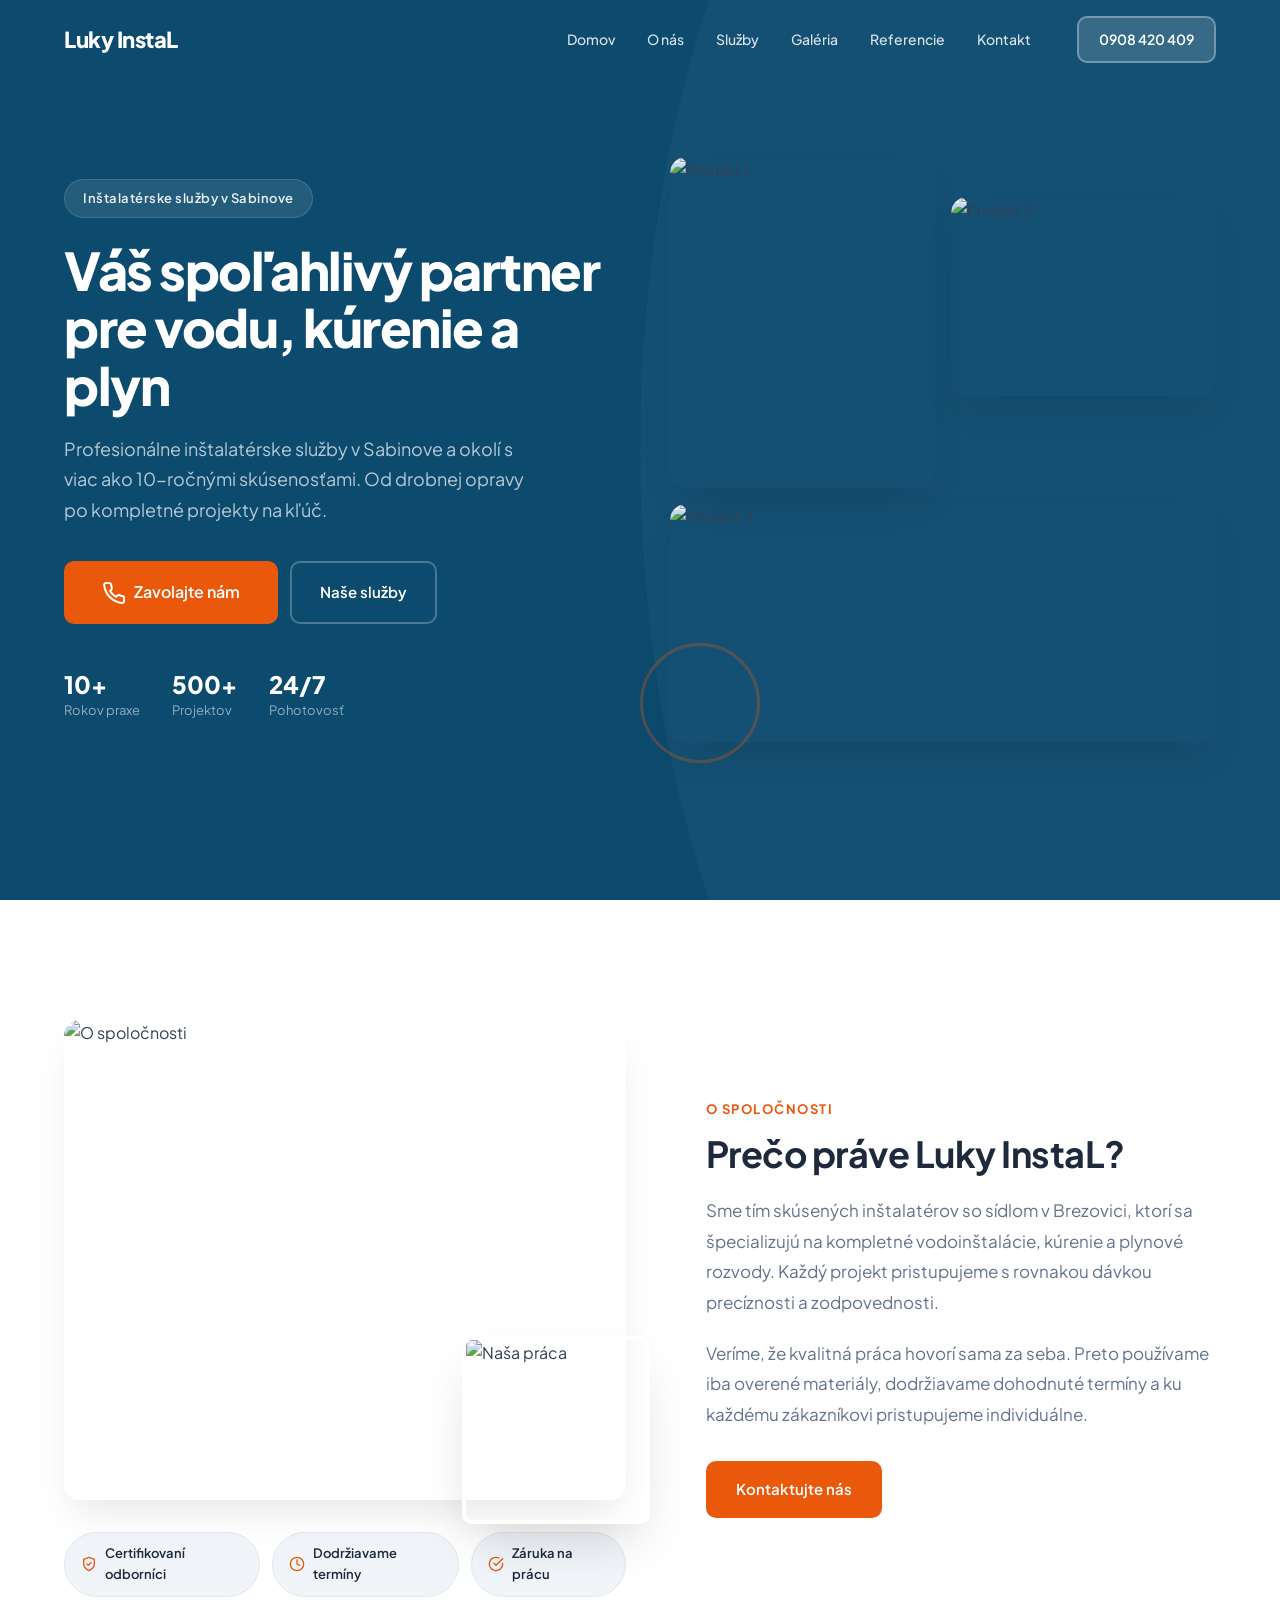
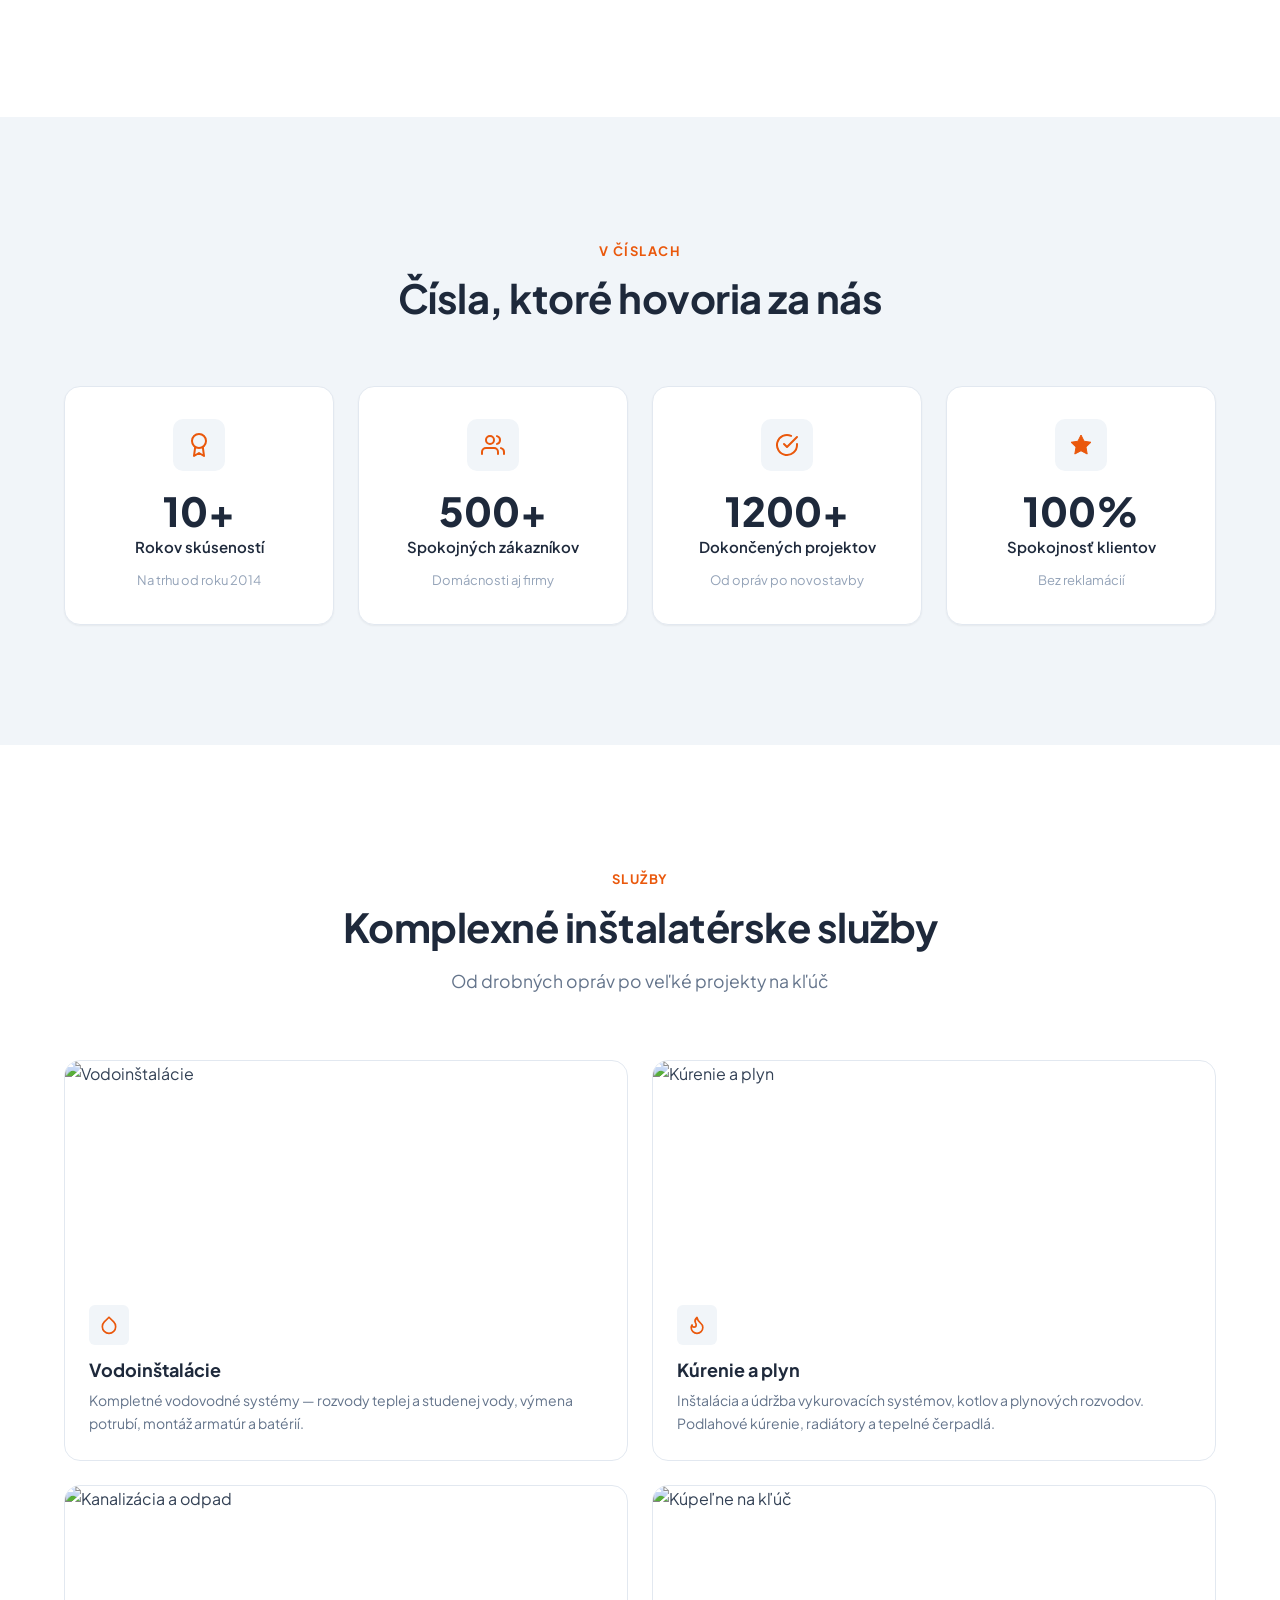
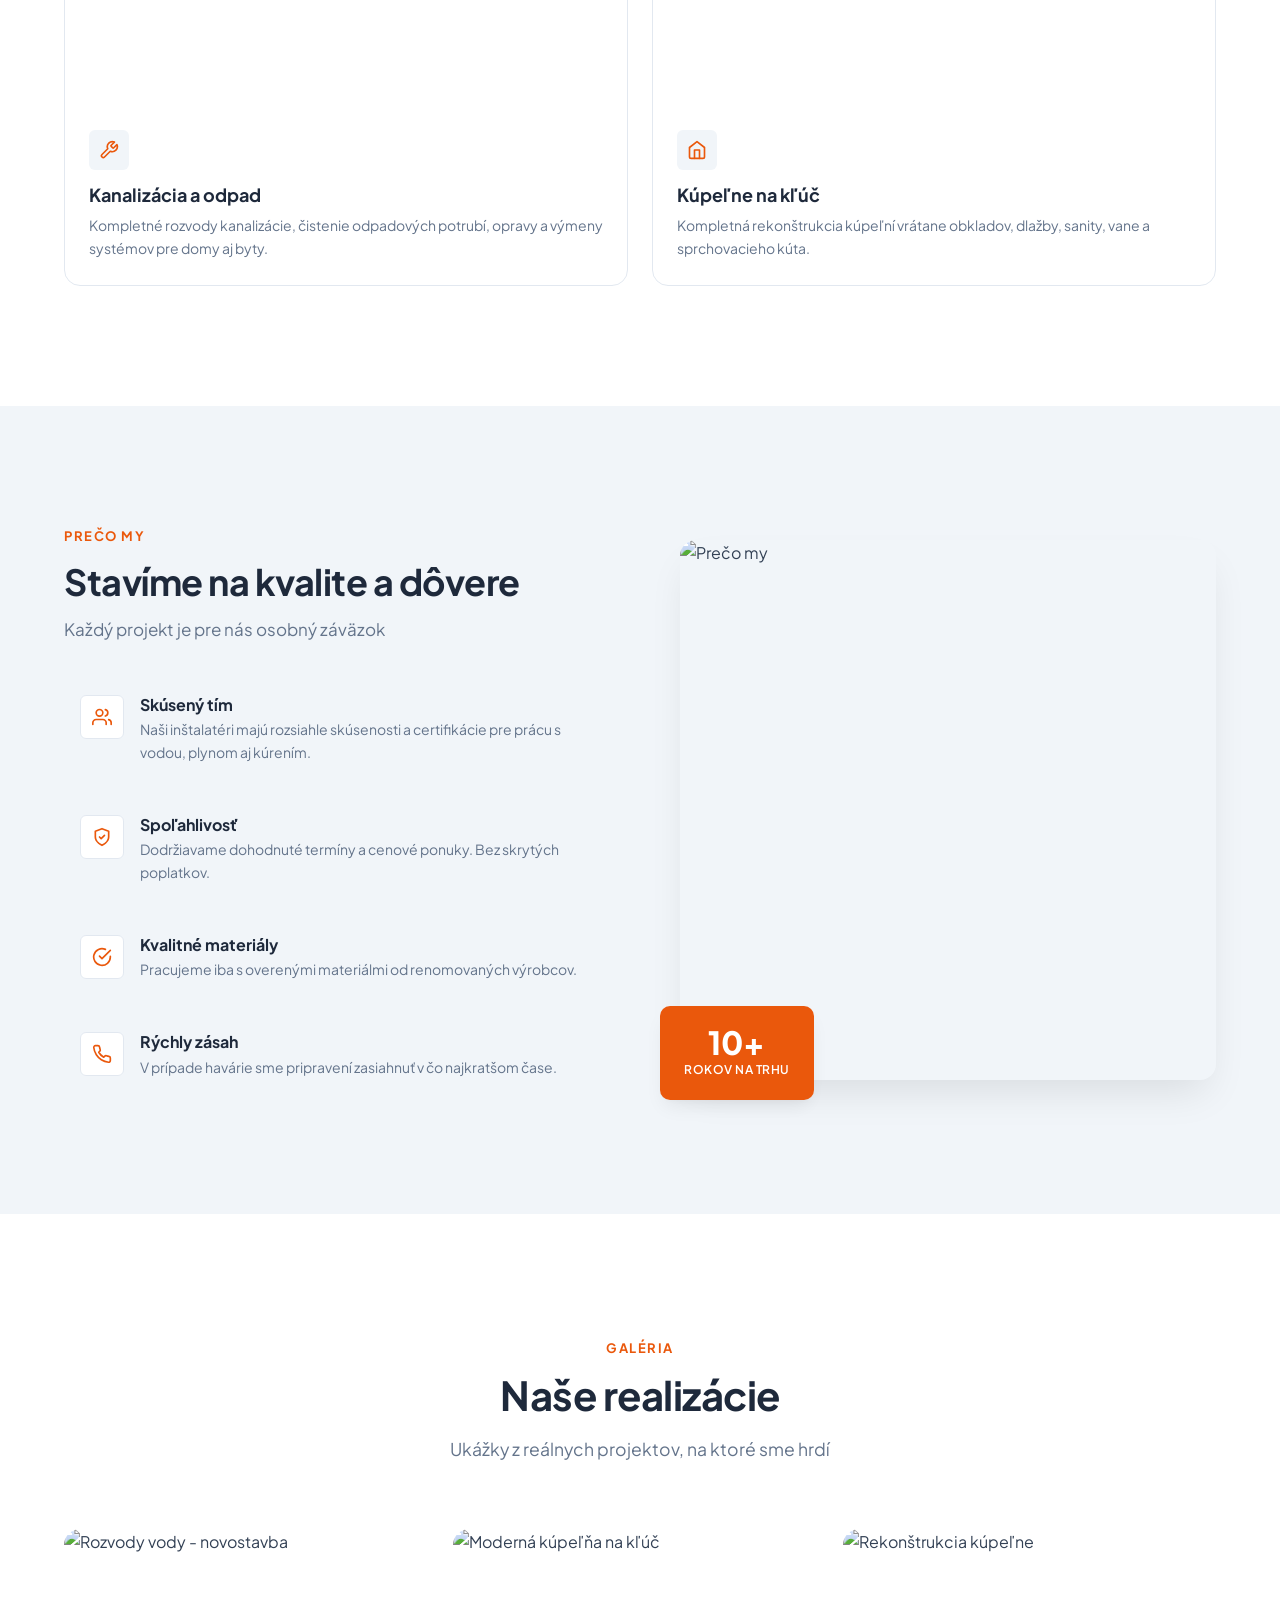
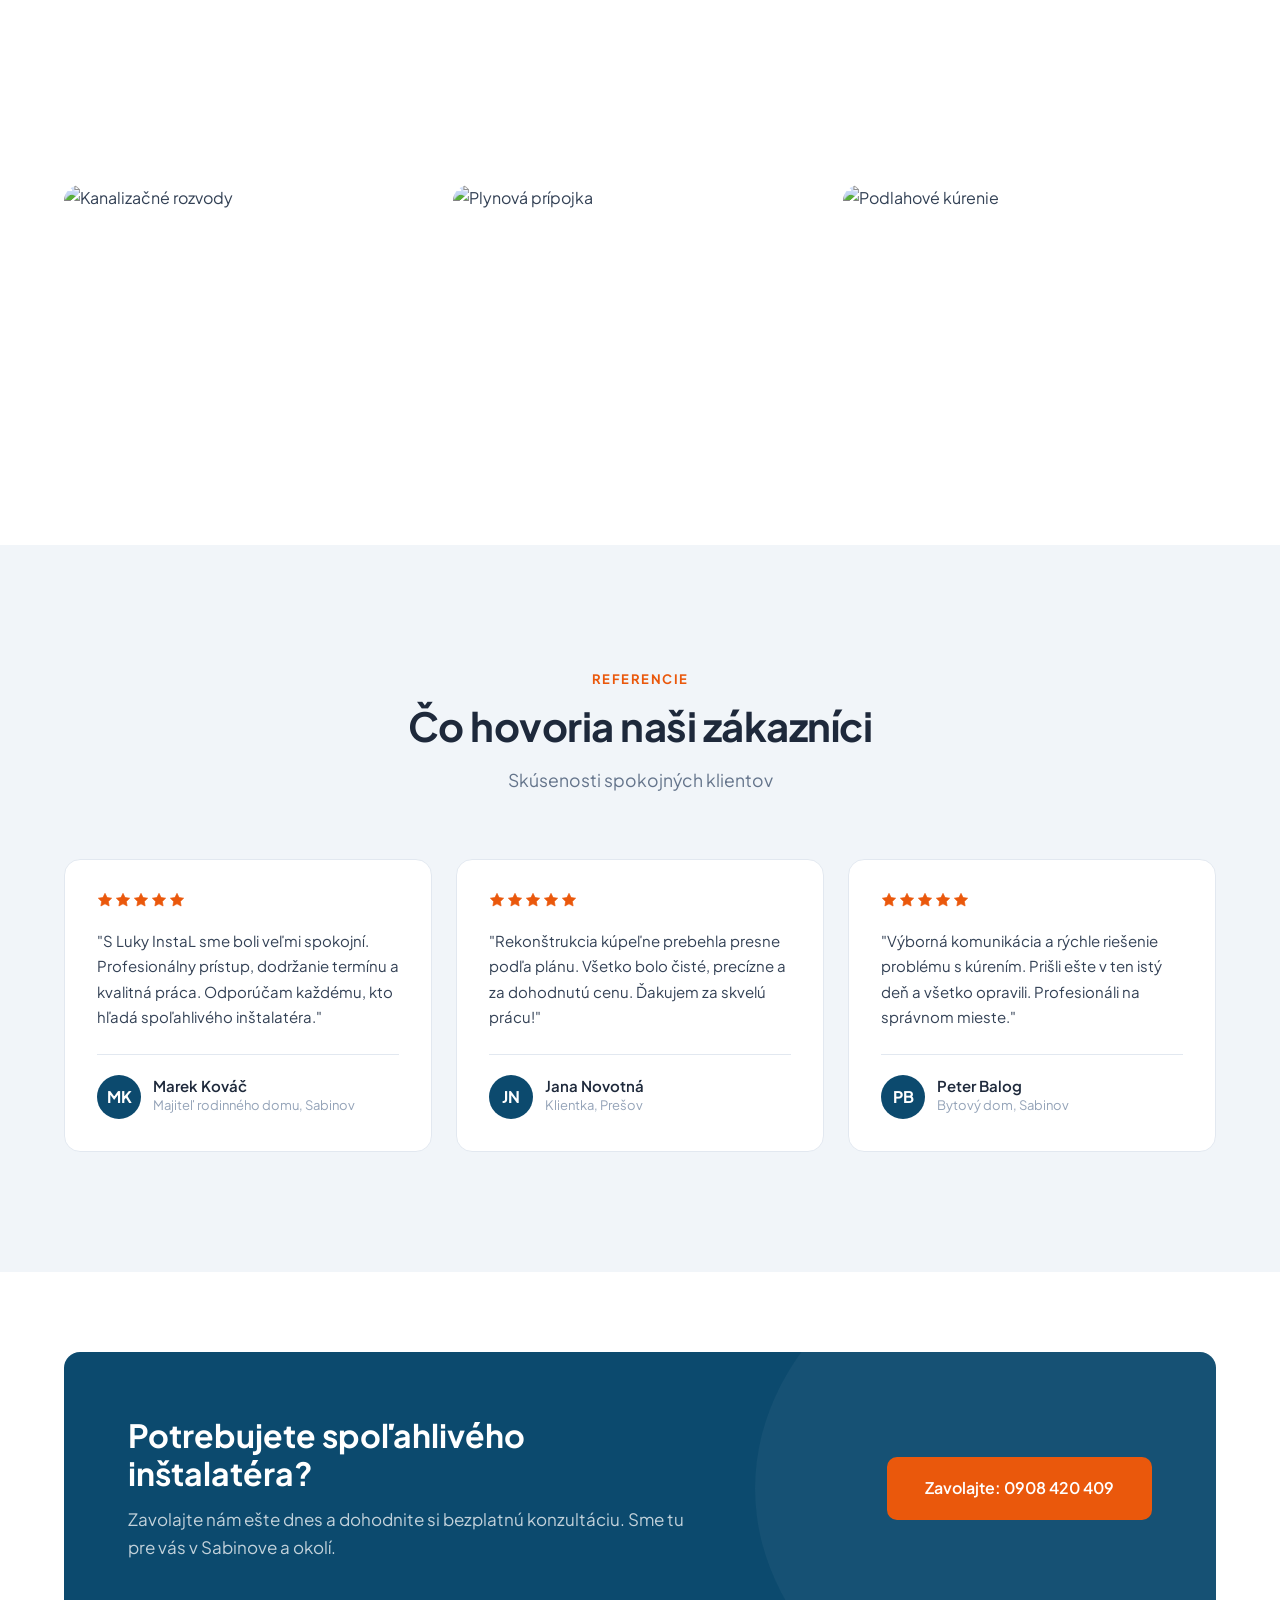
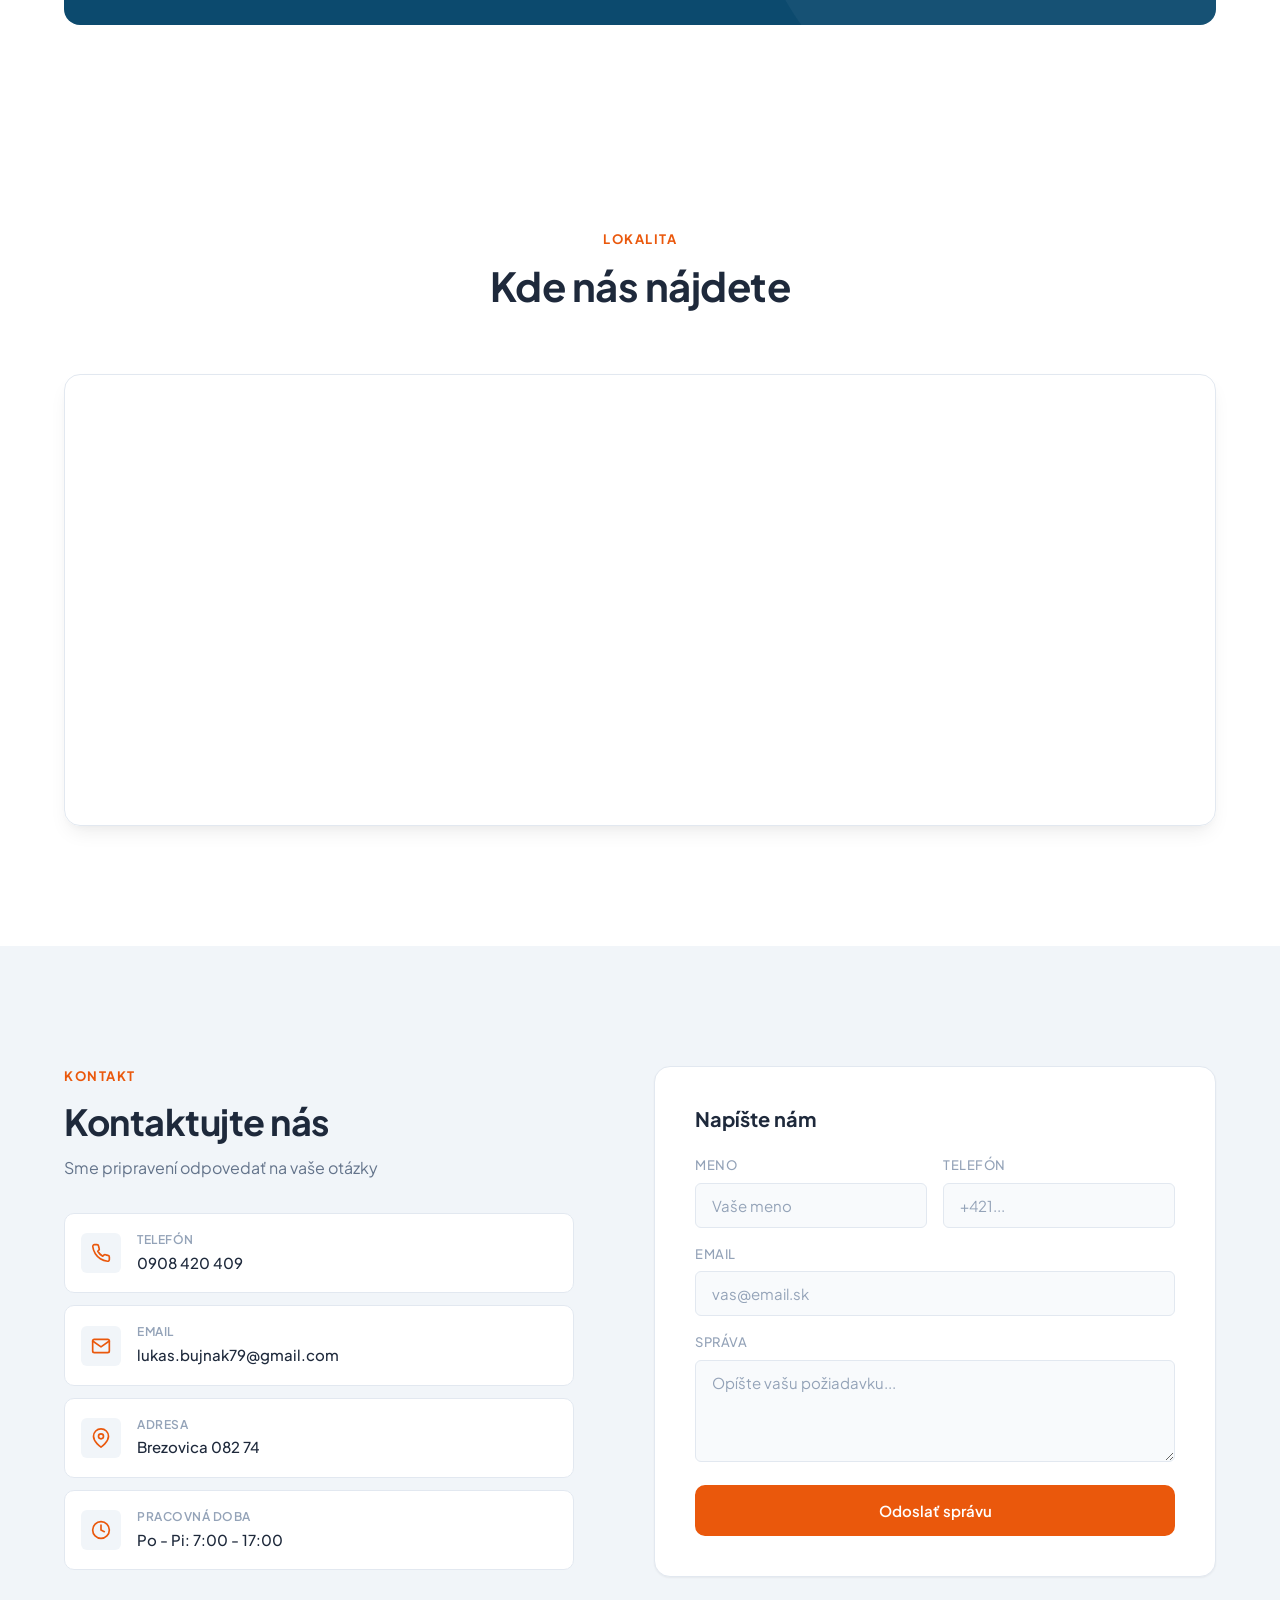
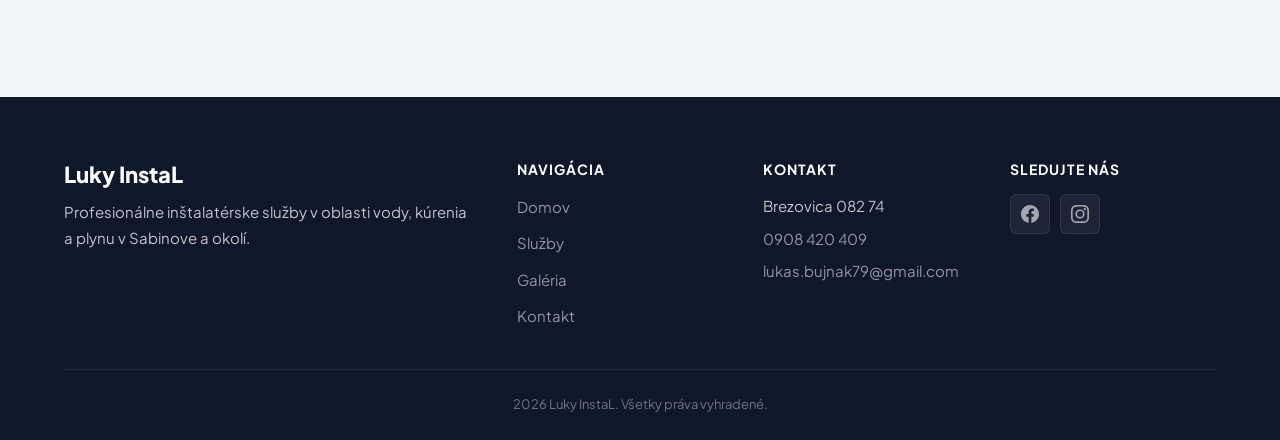
==== index.html @ ad7defa3 "proposal 1" ====
<!DOCTYPE html>
<html lang="sk">
<head>
  <meta charset="UTF-8">
  <meta name="viewport" content="width=device-width, initial-scale=1.0">
  <title>Luky InstaL - Profesionálne inštalatérske služby</title>
  <meta name="description" content="Profesionálne inštalatérske služby v oblasti vody, kúrenia a plynu v Sabinove a okolí. Spoľahlivosť, kvalita a férové ceny.">
  <link rel="preconnect" href="https://fonts.googleapis.com">
  <link rel="preconnect" href="https://fonts.gstatic.com" crossorigin>
  <link href="https://fonts.googleapis.com/css2?family=Plus+Jakarta+Sans:wght@300;400;500;600;700;800&display=swap" rel="stylesheet">
  <link rel="stylesheet" href="style.css">
</head>
<body>

  <!-- Navigation -->
  <nav id="nav_1" data-section="nav_1" class="main-nav">
    <div class="nav-container">
      <a href="#hero_1" class="nav-logo" data-section="nav_1" data-field="logo_text">Luky InstaL</a>
      <button class="nav-toggle" aria-label="Menu"><span></span><span></span><span></span></button>
      <ul class="nav-links" data-section="nav_1" data-field="links"></ul>
      <a href="tel:+421908420409" class="nav-cta btn btn-primary btn-sm">0908 420 409</a>
    </div>
  </nav>

  <!-- Hero: Split-screen with image mosaic -->
  <section id="hero_1" data-section="hero_1" class="hero">
    <div class="hero-inner">
      <div class="hero-text animate-on-scroll">
        <span class="hero-badge">Inštalatérske služby v Sabinove</span>
        <h1 data-section="hero_1" data-field="headline"></h1>
        <p class="hero-sub" data-section="hero_1" data-field="subheadline"></p>
        <div class="hero-buttons">
          <a class="btn btn-primary btn-lg" data-section="hero_1" data-field="cta_text" href="tel:+421908420409">
            <svg xmlns="http://www.w3.org/2000/svg" width="20" height="20" viewBox="0 0 24 24" fill="none" stroke="currentColor" stroke-width="2" stroke-linecap="round" stroke-linejoin="round"><path d="M22 16.92v3a2 2 0 0 1-2.18 2 19.79 19.79 0 0 1-8.63-3.07 19.5 19.5 0 0 1-6-6 19.79 19.79 0 0 1-3.07-8.67A2 2 0 0 1 4.11 2h3a2 2 0 0 1 2 1.72c.127.96.361 1.903.7 2.81a2 2 0 0 1-.45 2.11L8.09 9.91a16 16 0 0 0 6 6l1.27-1.27a2 2 0 0 1 2.11-.45c.907.339 1.85.573 2.81.7A2 2 0 0 1 22 16.92z"/></svg>
          </a>
          <a class="btn btn-ghost" data-section="hero_1" data-field="cta_secondary_text" href="#services_1"></a>
        </div>
        <div class="hero-trust" data-section="hero_1" data-field="trust_badges"></div>
      </div>
      <div class="hero-mosaic animate-on-scroll">
        <div class="mosaic-grid" data-section="hero_1" data-field="hero_images"></div>
        <div class="mosaic-accent"></div>
      </div>
    </div>
  </section>

  <!-- About: Card-based with highlights -->
  <section id="about_1" data-section="about_1" class="section about animate-on-scroll">
    <div class="container">
      <div class="about-layout">
        <div class="about-visual">
          <div class="about-img-wrapper">
            <img data-section="about_1" data-field="image" src="" alt="O spoločnosti" loading="lazy" class="about-img-main">
            <div class="about-floating-card">
              <img data-section="about_1" data-field="image_secondary" src="" alt="Naša práca" loading="lazy" class="about-img-secondary">
            </div>
          </div>
          <div class="about-highlights" data-section="about_1" data-field="highlights"></div>
        </div>
        <div class="about-text">
          <span class="section-tag">O spoločnosti</span>
          <h2 data-section="about_1" data-field="headline"></h2>
          <p data-section="about_1" data-field="text"></p>
          <p data-section="about_1" data-field="text_secondary"></p>
          <a href="#contact_1" class="btn btn-primary">Kontaktujte nás</a>
        </div>
      </div>
    </div>
  </section>

  <!-- Stats: Floating card grid with icons -->
  <section id="stats_1" data-section="stats_1" class="section stats-section animate-on-scroll">
    <div class="container">
      <div class="section-header">
        <span class="section-tag">V číslach</span>
        <h2 data-section="stats_1" data-field="headline"></h2>
      </div>
      <div class="stats-cards" data-section="stats_1" data-field="items"></div>
    </div>
  </section>

  <!-- Services: Alternating cards with big images -->
  <section id="services_1" data-section="services_1" class="section services animate-on-scroll">
    <div class="container">
      <div class="section-header">
        <span class="section-tag">Služby</span>
        <h2 data-section="services_1" data-field="headline"></h2>
        <p data-section="services_1" data-field="subheadline"></p>
      </div>
      <div class="services-masonry" data-section="services_1" data-field="items"></div>
    </div>
  </section>

  <!-- Features: Horizontal scrolling cards -->
  <section id="features_1" data-section="features_1" class="section features animate-on-scroll">
    <div class="container">
      <div class="features-split">
        <div class="features-content">
          <span class="section-tag">Prečo my</span>
          <h2 data-section="features_1" data-field="headline"></h2>
          <p class="features-sub" data-section="features_1" data-field="subheadline"></p>
          <div class="features-list" data-section="features_1" data-field="items"></div>
        </div>
        <div class="features-visual">
          <img data-section="features_1" data-field="image" src="" alt="Prečo my" loading="lazy">
          <div class="features-badge">
            <span class="badge-number">10+</span>
            <span class="badge-text">rokov na trhu</span>
          </div>
        </div>
      </div>
    </div>
  </section>

  <!-- Gallery: Bento grid -->
  <section id="gallery_1" data-section="gallery_1" class="section gallery animate-on-scroll">
    <div class="container">
      <div class="section-header">
        <span class="section-tag">Galéria</span>
        <h2 data-section="gallery_1" data-field="headline"></h2>
        <p data-section="gallery_1" data-field="subheadline"></p>
      </div>
      <div class="bento-grid" data-section="gallery_1" data-field="items"></div>
    </div>
  </section>

  <!-- Testimonials: Marquee-style -->
  <section id="testimonials_1" data-section="testimonials_1" class="section testimonials animate-on-scroll">
    <div class="container">
      <div class="section-header">
        <span class="section-tag">Referencie</span>
        <h2 data-section="testimonials_1" data-field="headline"></h2>
        <p data-section="testimonials_1" data-field="subheadline"></p>
      </div>
      <div class="testimonials-track" data-section="testimonials_1" data-field="items"></div>
    </div>
  </section>

  <!-- CTA Banner -->
  <section id="cta_1" data-section="cta_1" class="section cta-modern animate-on-scroll">
    <div class="container">
      <div class="cta-card">
        <div class="cta-text">
          <h2 data-section="cta_1" data-field="headline"></h2>
          <p data-section="cta_1" data-field="text"></p>
        </div>
        <a class="btn btn-primary btn-lg" data-section="cta_1" data-field="cta_text" href="tel:+421908420409"></a>
      </div>
    </div>
  </section>

  <!-- Map -->
  <section id="map_1" data-section="map_1" class="section map-section animate-on-scroll">
    <div class="container">
      <div class="section-header">
        <span class="section-tag">Lokalita</span>
        <h2 data-section="map_1" data-field="headline"></h2>
      </div>
      <div class="map-wrapper">
        <iframe data-section="map_1" data-field="embed_url" src="" width="100%" height="450" style="border:0;" allowfullscreen="" loading="lazy" referrerpolicy="no-referrer-when-downgrade"></iframe>
      </div>
    </div>
  </section>

  <!-- Contact -->
  <section id="contact_1" data-section="contact_1" class="section contact animate-on-scroll">
    <div class="container">
      <div class="contact-layout">
        <div class="contact-left">
          <span class="section-tag">Kontakt</span>
          <h2 data-section="contact_1" data-field="headline"></h2>
          <p class="contact-intro" data-section="contact_1" data-field="subheadline"></p>
          <div class="contact-details">
            <a href="tel:+421908420409" class="contact-detail-item">
              <div class="contact-detail-icon"><svg xmlns="http://www.w3.org/2000/svg" width="20" height="20" viewBox="0 0 24 24" fill="none" stroke="currentColor" stroke-width="2" stroke-linecap="round" stroke-linejoin="round"><path d="M22 16.92v3a2 2 0 0 1-2.18 2 19.79 19.79 0 0 1-8.63-3.07 19.5 19.5 0 0 1-6-6 19.79 19.79 0 0 1-3.07-8.67A2 2 0 0 1 4.11 2h3a2 2 0 0 1 2 1.72c.127.96.361 1.903.7 2.81a2 2 0 0 1-.45 2.11L8.09 9.91a16 16 0 0 0 6 6l1.27-1.27a2 2 0 0 1 2.11-.45c.907.339 1.85.573 2.81.7A2 2 0 0 1 22 16.92z"/></svg></div>
              <div><strong>Telefón</strong><span data-section="contact_1" data-field="phone"></span></div>
            </a>
            <a href="mailto:lukas.bujnak79@gmail.com" class="contact-detail-item">
              <div class="contact-detail-icon"><svg xmlns="http://www.w3.org/2000/svg" width="20" height="20" viewBox="0 0 24 24" fill="none" stroke="currentColor" stroke-width="2" stroke-linecap="round" stroke-linejoin="round"><path d="M4 4h16c1.1 0 2 .9 2 2v12c0 1.1-.9 2-2 2H4c-1.1 0-2-.9-2-2V6c0-1.1.9-2 2-2z"/><polyline points="22,6 12,13 2,6"/></svg></div>
              <div><strong>Email</strong><span data-section="contact_1" data-field="email"></span></div>
            </a>
            <div class="contact-detail-item">
              <div class="contact-detail-icon"><svg xmlns="http://www.w3.org/2000/svg" width="20" height="20" viewBox="0 0 24 24" fill="none" stroke="currentColor" stroke-width="2" stroke-linecap="round" stroke-linejoin="round"><path d="M21 10c0 7-9 13-9 13s-9-6-9-13a9 9 0 0 1 18 0z"/><circle cx="12" cy="10" r="3"/></svg></div>
              <div><strong>Adresa</strong><span data-section="contact_1" data-field="address"></span></div>
            </div>
            <div class="contact-detail-item">
              <div class="contact-detail-icon"><svg xmlns="http://www.w3.org/2000/svg" width="20" height="20" viewBox="0 0 24 24" fill="none" stroke="currentColor" stroke-width="2" stroke-linecap="round" stroke-linejoin="round"><circle cx="12" cy="12" r="10"/><polyline points="12 6 12 12 16 14"/></svg></div>
              <div><strong>Pracovná doba</strong><span data-section="contact_1" data-field="hours"></span></div>
            </div>
          </div>
        </div>
        <div class="contact-right">
          <form class="contact-form" onsubmit="event.preventDefault();">
            <h3>Napíšte nám</h3>
            <div class="form-row">
              <div class="form-group"><label for="name">Meno</label><input type="text" id="name" name="name" placeholder="Vaše meno" required></div>
              <div class="form-group"><label for="phone-input">Telefón</label><input type="tel" id="phone-input" name="phone" placeholder="+421..."></div>
            </div>
            <div class="form-group"><label for="email-input">Email</label><input type="email" id="email-input" name="email" placeholder="vas@email.sk" required></div>
            <div class="form-group"><label for="message">Správa</label><textarea id="message" name="message" rows="4" placeholder="Opíšte vašu požiadavku..." required></textarea></div>
            <button type="submit" class="btn btn-primary btn-full">Odoslať správu</button>
          </form>
        </div>
      </div>
    </div>
  </section>

  <!-- Footer -->
  <footer id="footer_1" data-section="footer_1" class="footer">
    <div class="container">
      <div class="footer-top">
        <div class="footer-brand">
          <h3 data-section="footer_1" data-field="logo_text">Luky InstaL</h3>
          <p data-section="footer_1" data-field="description"></p>
        </div>
        <div class="footer-links">
          <h4>Navigácia</h4>
          <ul data-section="footer_1" data-field="links"></ul>
        </div>
        <div class="footer-contact-info">
          <h4>Kontakt</h4>
          <p>Brezovica 082 74</p>
          <p><a href="tel:+421908420409">0908 420 409</a></p>
          <p><a href="mailto:lukas.bujnak79@gmail.com">lukas.bujnak79@gmail.com</a></p>
        </div>
        <div class="footer-social" data-section="footer_1" data-field="social"></div>
      </div>
      <div class="footer-bottom">
        <p data-section="footer_1" data-field="copyright_text"></p>
      </div>
    </div>
  </footer>

  <script src="script.js"></script>
</body>
</html>
---- style.css ----
/* ===== RESET & BASE ===== */
*,*::before,*::after { margin: 0; padding: 0; box-sizing: border-box; }

:root {
  --primary: #0c4a6e;
  --primary-light: #0369a1;
  --accent: #ea580c;
  --accent-light: #fb923c;
  --dark: #0f172a;
  --secondary: #1e293b;
  --text: #334155;
  --text-light: #64748b;
  --text-muted: #94a3b8;
  --border: #e2e8f0;
  --light: #f8fafc;
  --lighter: #f1f5f9;
  --white: #ffffff;
  --shadow-sm: 0 1px 2px rgba(0,0,0,0.05);
  --shadow: 0 4px 6px -1px rgba(0,0,0,0.07), 0 2px 4px -2px rgba(0,0,0,0.05);
  --shadow-md: 0 10px 20px -5px rgba(0,0,0,0.08), 0 4px 8px -4px rgba(0,0,0,0.04);
  --shadow-lg: 0 20px 40px -10px rgba(0,0,0,0.1);
  --shadow-xl: 0 25px 50px -12px rgba(0,0,0,0.15);
  --radius: 16px;
  --radius-sm: 10px;
  --radius-xs: 6px;
  --transition: 0.35s cubic-bezier(0.4, 0, 0.2, 1);
}

html { scroll-behavior: smooth; }
body { font-family: 'Plus Jakarta Sans', sans-serif; color: var(--text); background: var(--white); line-height: 1.65; overflow-x: hidden; -webkit-font-smoothing: antialiased; }
img { max-width: 100%; height: auto; display: block; }
a { text-decoration: none; color: inherit; transition: color var(--transition); }
h1,h2,h3,h4,h5,h6 { color: var(--secondary); line-height: 1.2; font-weight: 700; }
.container { max-width: 1200px; margin: 0 auto; padding: 0 24px; }
.section { padding: 120px 0; }
.section-header { text-align: center; margin-bottom: 64px; }
.section-header h2 { font-size: 2.5rem; margin-bottom: 16px; letter-spacing: -0.5px; }
.section-header p { font-size: 1.1rem; color: var(--text-light); max-width: 560px; margin: 0 auto; }
.section-tag { display: inline-block; font-size: 0.8125rem; font-weight: 700; text-transform: uppercase; letter-spacing: 1.5px; color: var(--accent); margin-bottom: 12px; }

/* ===== BUTTONS ===== */
.btn { display: inline-flex; align-items: center; gap: 8px; padding: 14px 28px; border-radius: var(--radius-sm); font-weight: 600; font-size: 0.9375rem; cursor: pointer; transition: all var(--transition); border: 2px solid transparent; font-family: inherit; white-space: nowrap; }
.btn-primary { background: var(--accent); color: var(--white); border-color: var(--accent); }
.btn-primary:hover { background: #c2410c; border-color: #c2410c; transform: translateY(-2px); box-shadow: 0 8px 24px rgba(234,88,12,0.3); }
.btn-ghost { background: transparent; color: var(--secondary); border-color: var(--border); }
.btn-ghost:hover { border-color: var(--secondary); transform: translateY(-2px); }
.btn-lg { padding: 16px 36px; font-size: 1rem; }
.btn-sm { padding: 10px 20px; font-size: 0.875rem; }
.btn-full { width: 100%; justify-content: center; }

/* ===== NAVIGATION ===== */
.main-nav { position: fixed; top: 0; left: 0; width: 100%; z-index: 1000; background: rgba(255,255,255,0); backdrop-filter: blur(0px); transition: all var(--transition); padding: 16px 0; }
.main-nav.scrolled { background: rgba(255,255,255,0.95); backdrop-filter: blur(12px); box-shadow: 0 1px 3px rgba(0,0,0,0.06); padding: 10px 0; }
.nav-container { max-width: 1200px; margin: 0 auto; padding: 0 24px; display: flex; align-items: center; justify-content: space-between; gap: 32px; }
.nav-logo { font-size: 1.375rem; font-weight: 800; color: var(--secondary); letter-spacing: -0.5px; }
.main-nav:not(.scrolled) .nav-logo { color: var(--white); }
.nav-links { display: flex; list-style: none; gap: 4px; margin-left: auto; }
.nav-links a { color: var(--text-light); padding: 8px 14px; border-radius: var(--radius-xs); font-weight: 500; font-size: 0.875rem; transition: all var(--transition); }
.nav-links a:hover { color: var(--secondary); background: var(--lighter); }
.main-nav:not(.scrolled) .nav-links a { color: rgba(255,255,255,0.85); }
.main-nav:not(.scrolled) .nav-links a:hover { color: var(--white); background: rgba(255,255,255,0.12); }
.nav-cta { flex-shrink: 0; }
.main-nav:not(.scrolled) .nav-cta { background: rgba(255,255,255,0.15); border-color: rgba(255,255,255,0.3); color: var(--white); }
.nav-toggle { display: none; flex-direction: column; gap: 5px; background: none; border: none; cursor: pointer; padding: 4px; }
.nav-toggle span { display: block; width: 22px; height: 2px; background: var(--secondary); transition: all var(--transition); border-radius: 2px; }
.main-nav:not(.scrolled) .nav-toggle span { background: var(--white); }

/* ===== HERO: SPLIT SCREEN ===== */
.hero { min-height: 100vh; background: var(--primary); position: relative; overflow: hidden; }
.hero::before { content: ''; position: absolute; top: -50%; right: -30%; width: 80%; height: 200%; background: rgba(255,255,255,0.03); border-radius: 50%; }
.hero-inner { max-width: 1200px; margin: 0 auto; padding: 0 24px; min-height: 100vh; display: grid; grid-template-columns: 1fr 1fr; gap: 60px; align-items: center; }
.hero-badge { display: inline-block; background: rgba(255,255,255,0.1); color: rgba(255,255,255,0.9); padding: 8px 18px; border-radius: 100px; font-size: 0.8125rem; font-weight: 600; margin-bottom: 24px; letter-spacing: 0.5px; border: 1px solid rgba(255,255,255,0.12); }
.hero h1 { font-size: 3.25rem; color: var(--white); margin-bottom: 20px; font-weight: 800; letter-spacing: -1.5px; line-height: 1.1; }
.hero-sub { font-size: 1.125rem; color: rgba(255,255,255,0.7); margin-bottom: 36px; line-height: 1.7; max-width: 480px; }
.hero-buttons { display: flex; gap: 12px; flex-wrap: wrap; margin-bottom: 48px; }
.hero .btn-primary { background: var(--accent); border-color: var(--accent); }
.hero .btn-ghost { color: var(--white); border-color: rgba(255,255,255,0.25); }
.hero .btn-ghost:hover { background: rgba(255,255,255,0.1); border-color: rgba(255,255,255,0.4); }
.hero-trust { display: flex; gap: 32px; }
.trust-item { text-align: left; }
.trust-value { font-size: 1.5rem; font-weight: 800; color: var(--white); display: block; line-height: 1; }
.trust-label { font-size: 0.8125rem; color: rgba(255,255,255,0.55); margin-top: 4px; display: block; }

.hero-mosaic { position: relative; }
.mosaic-grid { display: grid; grid-template-columns: 1fr 1fr; gap: 16px; padding: 40px 0; }
.mosaic-img { border-radius: var(--radius); overflow: hidden; box-shadow: var(--shadow-lg); }
.mosaic-img:nth-child(1) { grid-column: 1 / 2; grid-row: 1 / 2; aspect-ratio: 4/5; }
.mosaic-img:nth-child(2) { grid-column: 2 / 3; grid-row: 1 / 2; aspect-ratio: 4/3; transform: translateY(40px); }
.mosaic-img:nth-child(3) { grid-column: 1 / 3; grid-row: 2 / 3; aspect-ratio: 16/7; }
.mosaic-img img { width: 100%; height: 100%; object-fit: cover; transition: transform 0.6s ease; }
.mosaic-img:hover img { transform: scale(1.05); }
.mosaic-accent { position: absolute; bottom: 20px; left: -30px; width: 120px; height: 120px; border: 3px solid var(--accent); border-radius: 50%; opacity: 0.3; }

/* ===== ABOUT ===== */
.about { background: var(--white); }
.about-layout { display: grid; grid-template-columns: 1.1fr 1fr; gap: 80px; align-items: center; }
.about-img-wrapper { position: relative; }
.about-img-main { border-radius: var(--radius); width: 100%; height: 480px; object-fit: cover; box-shadow: var(--shadow-lg); }
.about-floating-card { position: absolute; bottom: -24px; right: -24px; border-radius: var(--radius-sm); overflow: hidden; box-shadow: var(--shadow-xl); border: 4px solid var(--white); }
.about-img-secondary { width: 180px; height: 180px; object-fit: cover; }
.about-highlights { display: flex; gap: 12px; margin-top: 32px; }
.about-highlight-chip { display: flex; align-items: center; gap: 8px; background: var(--lighter); padding: 10px 16px; border-radius: 100px; font-size: 0.8125rem; font-weight: 600; color: var(--secondary); border: 1px solid var(--border); }
.about-highlight-chip svg { width: 16px; height: 16px; color: var(--accent); flex-shrink: 0; }
.about-text .section-tag { display: block; }
.about-text h2 { font-size: 2.25rem; margin-bottom: 20px; letter-spacing: -0.5px; }
.about-text p { color: var(--text-light); margin-bottom: 20px; font-size: 1.0625rem; line-height: 1.8; }
.about-text .btn { margin-top: 12px; }

/* ===== STATS: CARD GRID ===== */
.stats-section { background: var(--lighter); }
.stats-cards { display: grid; grid-template-columns: repeat(4,1fr); gap: 24px; }
.stat-card { background: var(--white); padding: 32px 28px; border-radius: var(--radius); box-shadow: var(--shadow-sm); border: 1px solid var(--border); text-align: center; transition: all var(--transition); position: relative; overflow: hidden; }
.stat-card::before { content: ''; position: absolute; top: 0; left: 0; right: 0; height: 3px; background: var(--accent); transform: scaleX(0); transition: transform var(--transition); }
.stat-card:hover::before { transform: scaleX(1); }
.stat-card:hover { transform: translateY(-6px); box-shadow: var(--shadow-md); }
.stat-icon { width: 52px; height: 52px; background: var(--lighter); border-radius: var(--radius-sm); display: flex; align-items: center; justify-content: center; margin: 0 auto 20px; color: var(--accent); transition: all var(--transition); }
.stat-card:hover .stat-icon { background: var(--accent); color: var(--white); }
.stat-icon svg { width: 24px; height: 24px; }
.stat-value { font-size: 2.5rem; font-weight: 800; color: var(--secondary); display: block; line-height: 1; margin-bottom: 4px; }
.stat-label { font-size: 0.9375rem; font-weight: 600; color: var(--secondary); margin-bottom: 6px; display: block; }
.stat-desc { font-size: 0.8125rem; color: var(--text-muted); }

/* ===== SERVICES: MASONRY ===== */
.services { background: var(--white); }
.services-masonry { display: grid; grid-template-columns: repeat(2,1fr); gap: 24px; }
.svc-card { background: var(--white); border-radius: var(--radius); overflow: hidden; border: 1px solid var(--border); transition: all var(--transition); position: relative; }
.svc-card:hover { transform: translateY(-6px); box-shadow: var(--shadow-md); border-color: transparent; }
.svc-img { height: 220px; overflow: hidden; }
.svc-img img { width: 100%; height: 100%; object-fit: cover; transition: transform 0.5s ease; }
.svc-card:hover .svc-img img { transform: scale(1.06); }
.svc-body { padding: 24px; }
.svc-icon { width: 40px; height: 40px; border-radius: var(--radius-xs); background: var(--lighter); display: inline-flex; align-items: center; justify-content: center; color: var(--accent); margin-bottom: 14px; transition: all var(--transition); }
.svc-card:hover .svc-icon { background: var(--accent); color: var(--white); }
.svc-icon svg { width: 20px; height: 20px; }
.svc-body h3 { font-size: 1.125rem; margin-bottom: 8px; }
.svc-body p { font-size: 0.875rem; color: var(--text-light); line-height: 1.7; }

/* ===== FEATURES ===== */
.features { background: var(--lighter); }
.features-split { display: grid; grid-template-columns: 1fr 1fr; gap: 80px; align-items: center; }
.features-content .section-tag { display: block; }
.features-content h2 { font-size: 2.25rem; margin-bottom: 12px; letter-spacing: -0.5px; }
.features-sub { color: var(--text-light); margin-bottom: 36px; font-size: 1.0625rem; }
.features-list { display: flex; flex-direction: column; gap: 20px; }
.feature-item { display: flex; gap: 16px; align-items: flex-start; padding: 16px; border-radius: var(--radius-sm); transition: all var(--transition); }
.feature-item:hover { background: var(--white); box-shadow: var(--shadow-sm); }
.feature-icon { width: 44px; height: 44px; min-width: 44px; background: var(--white); border: 1px solid var(--border); border-radius: var(--radius-xs); display: flex; align-items: center; justify-content: center; color: var(--accent); transition: all var(--transition); }
.feature-item:hover .feature-icon { background: var(--accent); color: var(--white); border-color: var(--accent); }
.feature-icon svg { width: 20px; height: 20px; }
.feature-text h3 { font-size: 1rem; margin-bottom: 4px; }
.feature-text p { font-size: 0.875rem; color: var(--text-light); line-height: 1.6; }
.features-visual { position: relative; }
.features-visual img { border-radius: var(--radius); width: 100%; height: 540px; object-fit: cover; box-shadow: var(--shadow-lg); }
.features-badge { position: absolute; bottom: -20px; left: -20px; background: var(--accent); color: var(--white); padding: 20px 24px; border-radius: var(--radius-sm); box-shadow: var(--shadow-md); text-align: center; }
.badge-number { display: block; font-size: 2rem; font-weight: 800; line-height: 1; }
.badge-text { display: block; font-size: 0.75rem; font-weight: 600; text-transform: uppercase; letter-spacing: 0.5px; margin-top: 2px; }

/* ===== GALLERY: BENTO ===== */
.gallery { background: var(--white); }
.bento-grid { display: grid; grid-template-columns: repeat(3,1fr); grid-auto-rows: 240px; gap: 16px; }
.bento-item { position: relative; border-radius: var(--radius); overflow: hidden; cursor: pointer; }
.bento-item img { width: 100%; height: 100%; object-fit: cover; transition: transform 0.6s ease; }
.bento-item:hover img { transform: scale(1.08); }
.bento-caption { position: absolute; inset: 0; display: flex; align-items: flex-end; padding: 20px; background: rgba(15,23,42,0); transition: background var(--transition); }
.bento-item:hover .bento-caption { background: rgba(15,23,42,0.5); }
.bento-caption span { color: var(--white); font-size: 0.875rem; font-weight: 600; opacity: 0; transform: translateY(10px); transition: all var(--transition); }
.bento-item:hover .bento-caption span { opacity: 1; transform: translateY(0); }

/* ===== TESTIMONIALS ===== */
.testimonials { background: var(--lighter); }
.testimonials-track { display: grid; grid-template-columns: repeat(3,1fr); gap: 24px; }
.review-card { background: var(--white); padding: 32px; border-radius: var(--radius); border: 1px solid var(--border); transition: all var(--transition); }
.review-card:hover { border-color: var(--accent); box-shadow: var(--shadow-md); transform: translateY(-4px); }
.review-stars { display: flex; gap: 2px; margin-bottom: 20px; }
.review-stars svg { width: 16px; height: 16px; fill: var(--accent); color: var(--accent); }
.review-text { font-size: 0.9375rem; line-height: 1.7; color: var(--text); margin-bottom: 24px; }
.review-author { display: flex; align-items: center; gap: 12px; padding-top: 20px; border-top: 1px solid var(--border); }
.review-avatar { width: 44px; height: 44px; border-radius: 50%; background: var(--primary); display: flex; align-items: center; justify-content: center; color: var(--white); font-weight: 700; font-size: 1rem; flex-shrink: 0; }
.review-info h4 { font-size: 0.9375rem; font-weight: 600; }
.review-info p { font-size: 0.8125rem; color: var(--text-muted); }

/* ===== CTA MODERN ===== */
.cta-modern { background: var(--white); padding: 80px 0; }
.cta-card { background: var(--primary); border-radius: var(--radius); padding: 64px; display: flex; align-items: center; justify-content: space-between; gap: 40px; position: relative; overflow: hidden; }
.cta-card::before { content: ''; position: absolute; top: -50%; right: -20%; width: 60%; height: 200%; background: rgba(255,255,255,0.04); border-radius: 50%; }
.cta-text { position: relative; z-index: 1; max-width: 560px; }
.cta-card h2 { font-size: 2rem; color: var(--white); margin-bottom: 12px; }
.cta-card p { color: rgba(255,255,255,0.75); font-size: 1.0625rem; }
.cta-card .btn-primary { position: relative; z-index: 1; flex-shrink: 0; background: var(--accent); border-color: var(--accent); }

/* ===== MAP ===== */
.map-section { background: var(--white); }
.map-wrapper { border-radius: var(--radius); overflow: hidden; box-shadow: var(--shadow-md); border: 1px solid var(--border); }
.map-wrapper iframe { display: block; width: 100%; min-height: 400px; }

/* ===== CONTACT ===== */
.contact { background: var(--lighter); }
.contact-layout { display: grid; grid-template-columns: 1fr 1.1fr; gap: 80px; align-items: start; }
.contact-left .section-tag { display: block; }
.contact-left h2 { font-size: 2.25rem; margin-bottom: 12px; letter-spacing: -0.5px; }
.contact-intro { color: var(--text-light); margin-bottom: 32px; }
.contact-details { display: flex; flex-direction: column; gap: 12px; }
.contact-detail-item { display: flex; align-items: center; gap: 16px; padding: 16px; border-radius: var(--radius-sm); background: var(--white); border: 1px solid var(--border); transition: all var(--transition); }
.contact-detail-item:hover { border-color: var(--accent); box-shadow: var(--shadow-sm); }
.contact-detail-icon { width: 40px; height: 40px; min-width: 40px; border-radius: var(--radius-xs); background: var(--lighter); display: flex; align-items: center; justify-content: center; color: var(--accent); }
.contact-detail-item strong { display: block; font-size: 0.75rem; text-transform: uppercase; letter-spacing: 0.5px; color: var(--text-muted); font-weight: 600; }
.contact-detail-item span { font-size: 0.9375rem; color: var(--secondary); font-weight: 500; }
.contact-form { background: var(--white); padding: 40px; border-radius: var(--radius); border: 1px solid var(--border); box-shadow: var(--shadow-sm); }
.contact-form h3 { font-size: 1.25rem; margin-bottom: 24px; }
.form-row { display: grid; grid-template-columns: 1fr 1fr; gap: 16px; }
.form-group { margin-bottom: 16px; }
.form-group label { display: block; margin-bottom: 6px; font-weight: 500; font-size: 0.8125rem; text-transform: uppercase; letter-spacing: 0.5px; color: var(--text-muted); }
.form-group input, .form-group textarea { width: 100%; padding: 12px 16px; border: 1px solid var(--border); border-radius: var(--radius-xs); font-family: inherit; font-size: 0.9375rem; color: var(--text); transition: all var(--transition); background: var(--light); }
.form-group input:focus, .form-group textarea:focus { outline: none; border-color: var(--accent); background: var(--white); box-shadow: 0 0 0 3px rgba(234,88,12,0.1); }
.form-group textarea { resize: vertical; }
.form-group input::placeholder, .form-group textarea::placeholder { color: var(--text-muted); }

/* ===== FOOTER ===== */
.footer { background: var(--dark); color: rgba(255,255,255,0.75); padding: 64px 0 0; }
.footer-top { display: grid; grid-template-columns: 2fr 1fr 1fr 1fr; gap: 40px; padding-bottom: 40px; border-bottom: 1px solid rgba(255,255,255,0.08); }
.footer-brand h3 { color: var(--white); font-size: 1.375rem; margin-bottom: 12px; font-weight: 800; }
.footer-brand p { font-size: 0.9375rem; line-height: 1.7; }
.footer h4 { color: var(--white); font-size: 0.875rem; margin-bottom: 16px; text-transform: uppercase; letter-spacing: 1px; font-weight: 700; }
.footer-links ul { list-style: none; display: flex; flex-direction: column; gap: 10px; }
.footer-links a { font-size: 0.9375rem; color: rgba(255,255,255,0.55); transition: color var(--transition); }
.footer-links a:hover { color: var(--accent); }
.footer-contact-info p { font-size: 0.9375rem; margin-bottom: 8px; }
.footer-contact-info a { color: rgba(255,255,255,0.55); }
.footer-contact-info a:hover { color: var(--accent); }
.footer-social { display: flex; flex-direction: column; }
.social-icons { display: flex; gap: 10px; }
.social-link { width: 40px; height: 40px; border-radius: var(--radius-xs); background: rgba(255,255,255,0.06); display: flex; align-items: center; justify-content: center; color: rgba(255,255,255,0.6); transition: all var(--transition); border: 1px solid rgba(255,255,255,0.08); }
.social-link:hover { background: var(--accent); color: var(--white); border-color: var(--accent); transform: translateY(-2px); }
.social-link svg { width: 18px; height: 18px; }
.footer-bottom { text-align: center; padding: 24px 0; font-size: 0.8125rem; color: rgba(255,255,255,0.4); }

/* ===== ANIMATIONS ===== */
.animate-on-scroll { opacity: 0; transform: translateY(30px); transition: opacity 0.7s ease, transform 0.7s ease; }
.animate-on-scroll.visible { opacity: 1; transform: translateY(0); }
@keyframes fadeUp { from { opacity: 0; transform: translateY(20px); } to { opacity: 1; transform: translateY(0); } }
.animate-on-scroll.visible .stat-card,
.animate-on-scroll.visible .svc-card,
.animate-on-scroll.visible .review-card,
.animate-on-scroll.visible .bento-item,
.animate-on-scroll.visible .feature-item,
.animate-on-scroll.visible .contact-detail-item { opacity: 0; animation: fadeUp 0.5s ease forwards; }
.animate-on-scroll.visible :nth-child(1) { animation-delay: 0.05s; }
.animate-on-scroll.visible :nth-child(2) { animation-delay: 0.1s; }
.animate-on-scroll.visible :nth-child(3) { animation-delay: 0.15s; }
.animate-on-scroll.visible :nth-child(4) { animation-delay: 0.2s; }
.animate-on-scroll.visible :nth-child(5) { animation-delay: 0.25s; }
.animate-on-scroll.visible :nth-child(6) { animation-delay: 0.3s; }

/* ===== RESPONSIVE ===== */
@media (max-width: 1024px) {
  .hero-inner { grid-template-columns: 1fr; text-align: center; padding-top: 120px; }
  .hero-sub { margin-left: auto; margin-right: auto; }
  .hero-buttons { justify-content: center; }
  .hero-trust { justify-content: center; }
  .hero-mosaic { max-width: 600px; margin: 0 auto; }
  .about-layout, .features-split, .contact-layout { grid-template-columns: 1fr; gap: 48px; }
  .services-masonry { grid-template-columns: 1fr; }
  .stats-cards { grid-template-columns: repeat(2,1fr); }
  .footer-top { grid-template-columns: 1fr 1fr; }
}
@media (max-width: 768px) {
  .section { padding: 80px 0; }
  .section-header h2 { font-size: 2rem; }
  .hero h1 { font-size: 2.5rem; }
  .nav-links, .nav-cta { display: none; }
  .nav-links.active { display: flex; flex-direction: column; position: absolute; top: 100%; left: 0; width: 100%; background: var(--white); padding: 20px 24px; box-shadow: var(--shadow-md); border-top: 1px solid var(--border); }
  .nav-links.active a { color: var(--text); padding: 12px 0; }
  .nav-toggle { display: flex; }
  .main-nav:not(.scrolled) .nav-links.active a { color: var(--text); }
  .services-masonry { grid-template-columns: 1fr; }
  .testimonials-track { grid-template-columns: 1fr; }
  .bento-grid { grid-template-columns: 1fr 1fr; grid-auto-rows: 200px; }
  .mosaic-grid { grid-template-columns: 1fr; }
  .mosaic-img:nth-child(2) { transform: none; }
  .about-floating-card { display: none; }
  .features-badge { bottom: auto; top: 20px; left: 20px; }
  .cta-card { flex-direction: column; text-align: center; padding: 40px 28px; }
  .footer-top { grid-template-columns: 1fr; }
  .form-row { grid-template-columns: 1fr; }
  .about-highlights { flex-wrap: wrap; }
}
@media (max-width: 480px) {
  .hero h1 { font-size: 2rem; }
  .hero-trust { flex-direction: column; gap: 16px; align-items: center; }
  .stats-cards { grid-template-columns: 1fr; }
  .bento-grid { grid-template-columns: 1fr; grid-auto-rows: 200px; }
  .bento-item:nth-child(1), .bento-item:nth-child(4) { grid-column: span 1; grid-row: span 1; }
  .contact-form { padding: 24px; }
}
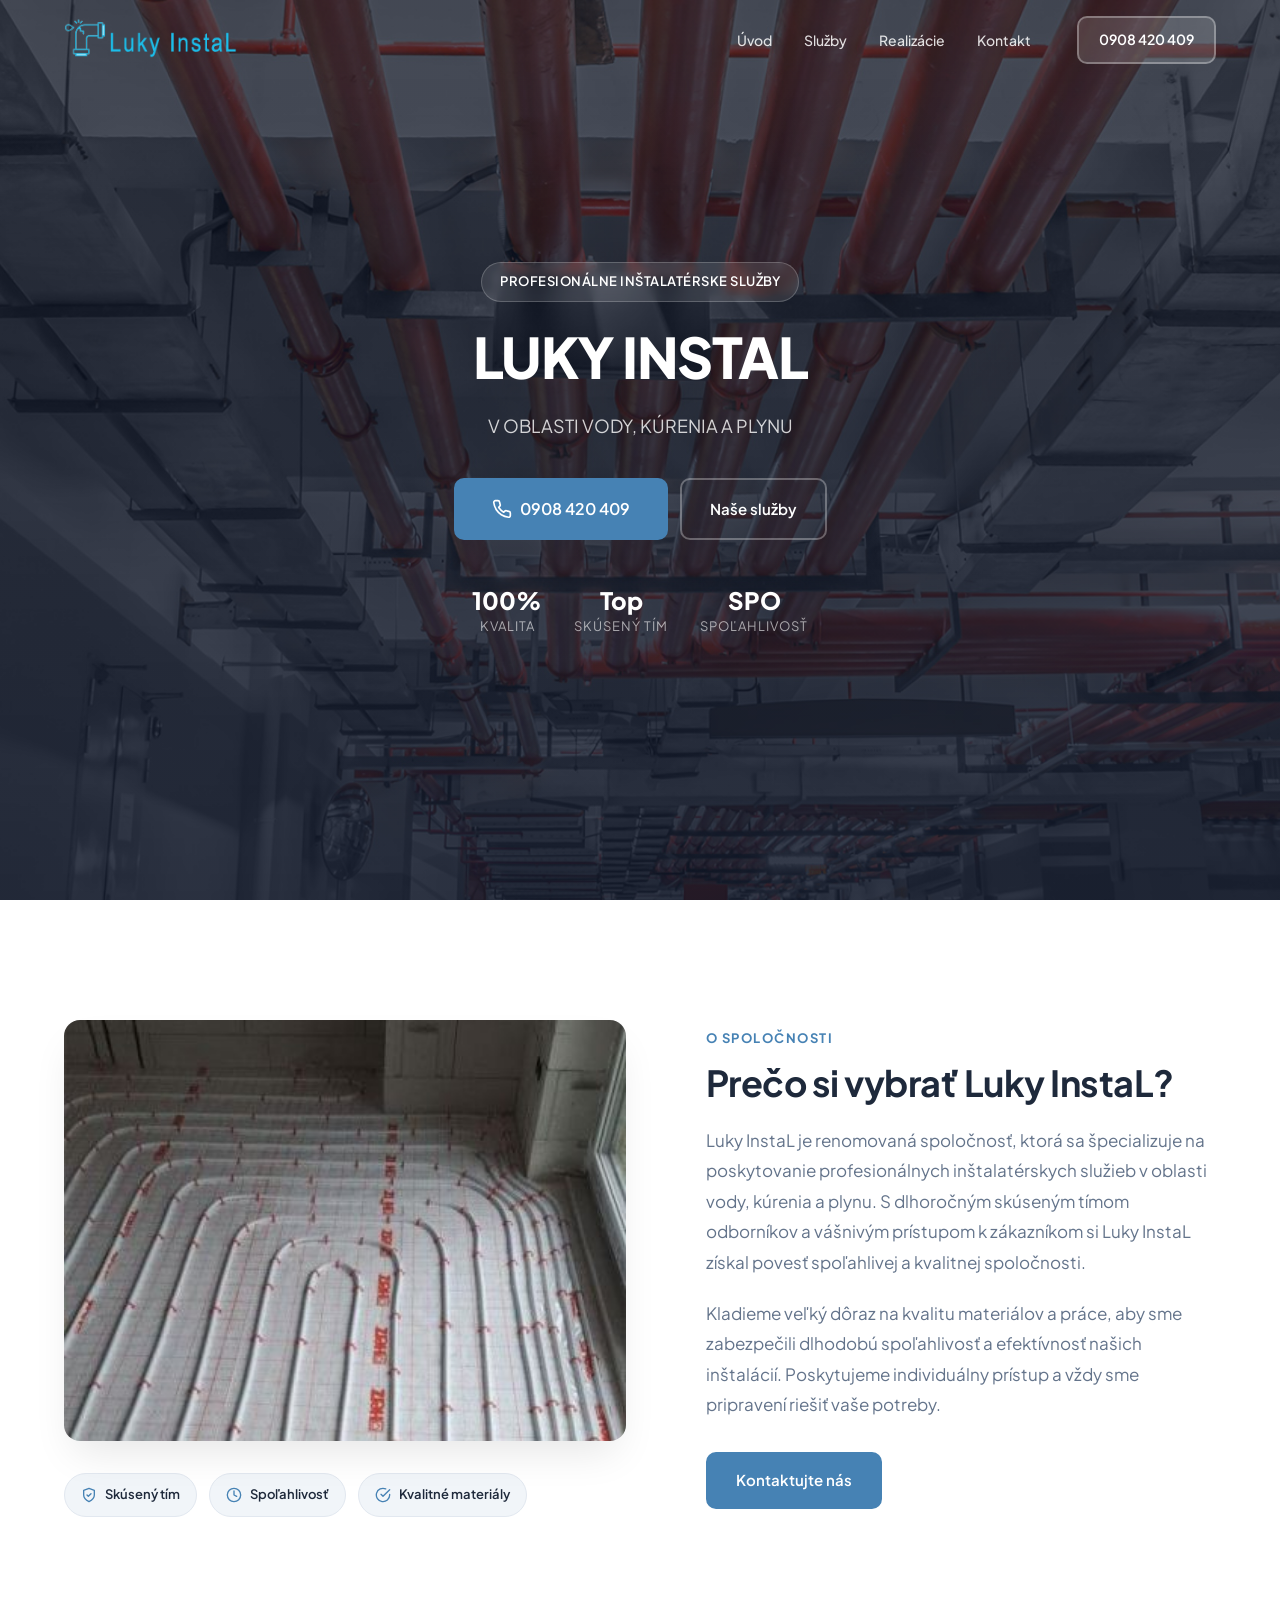
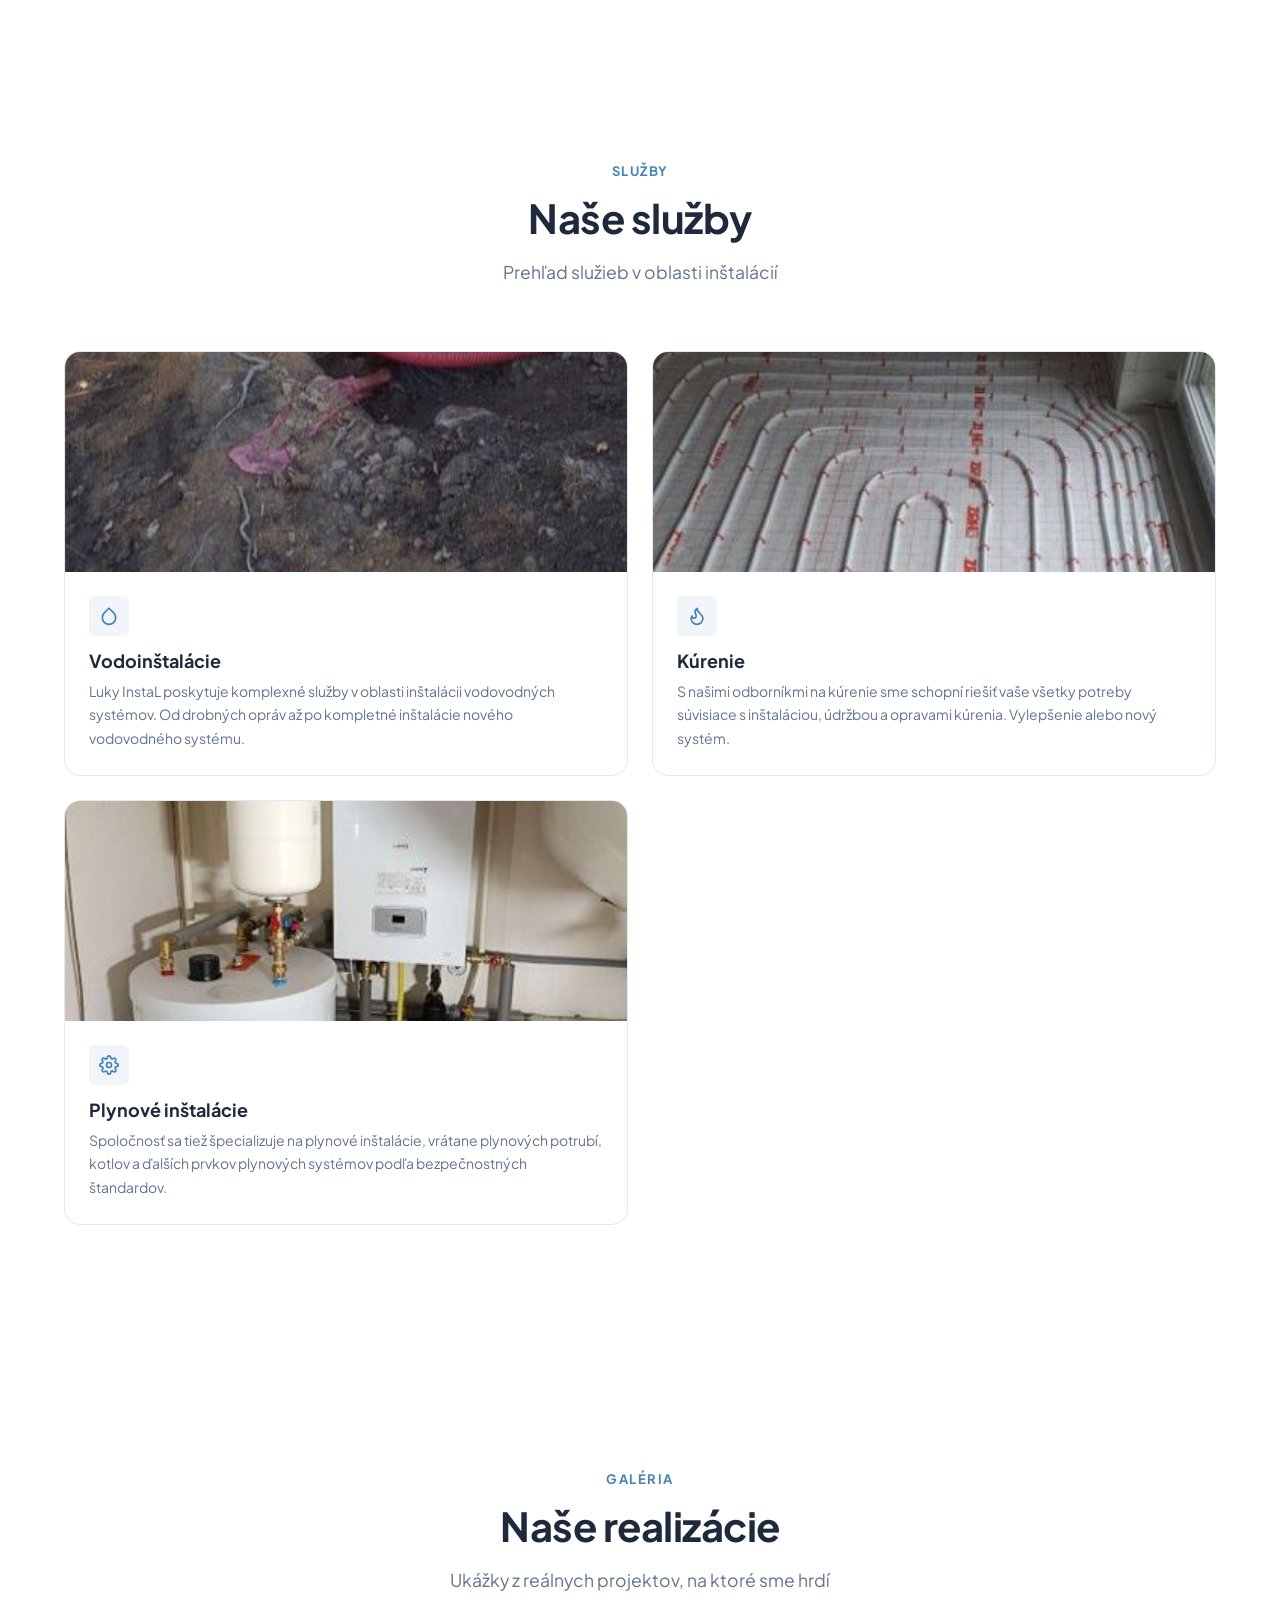
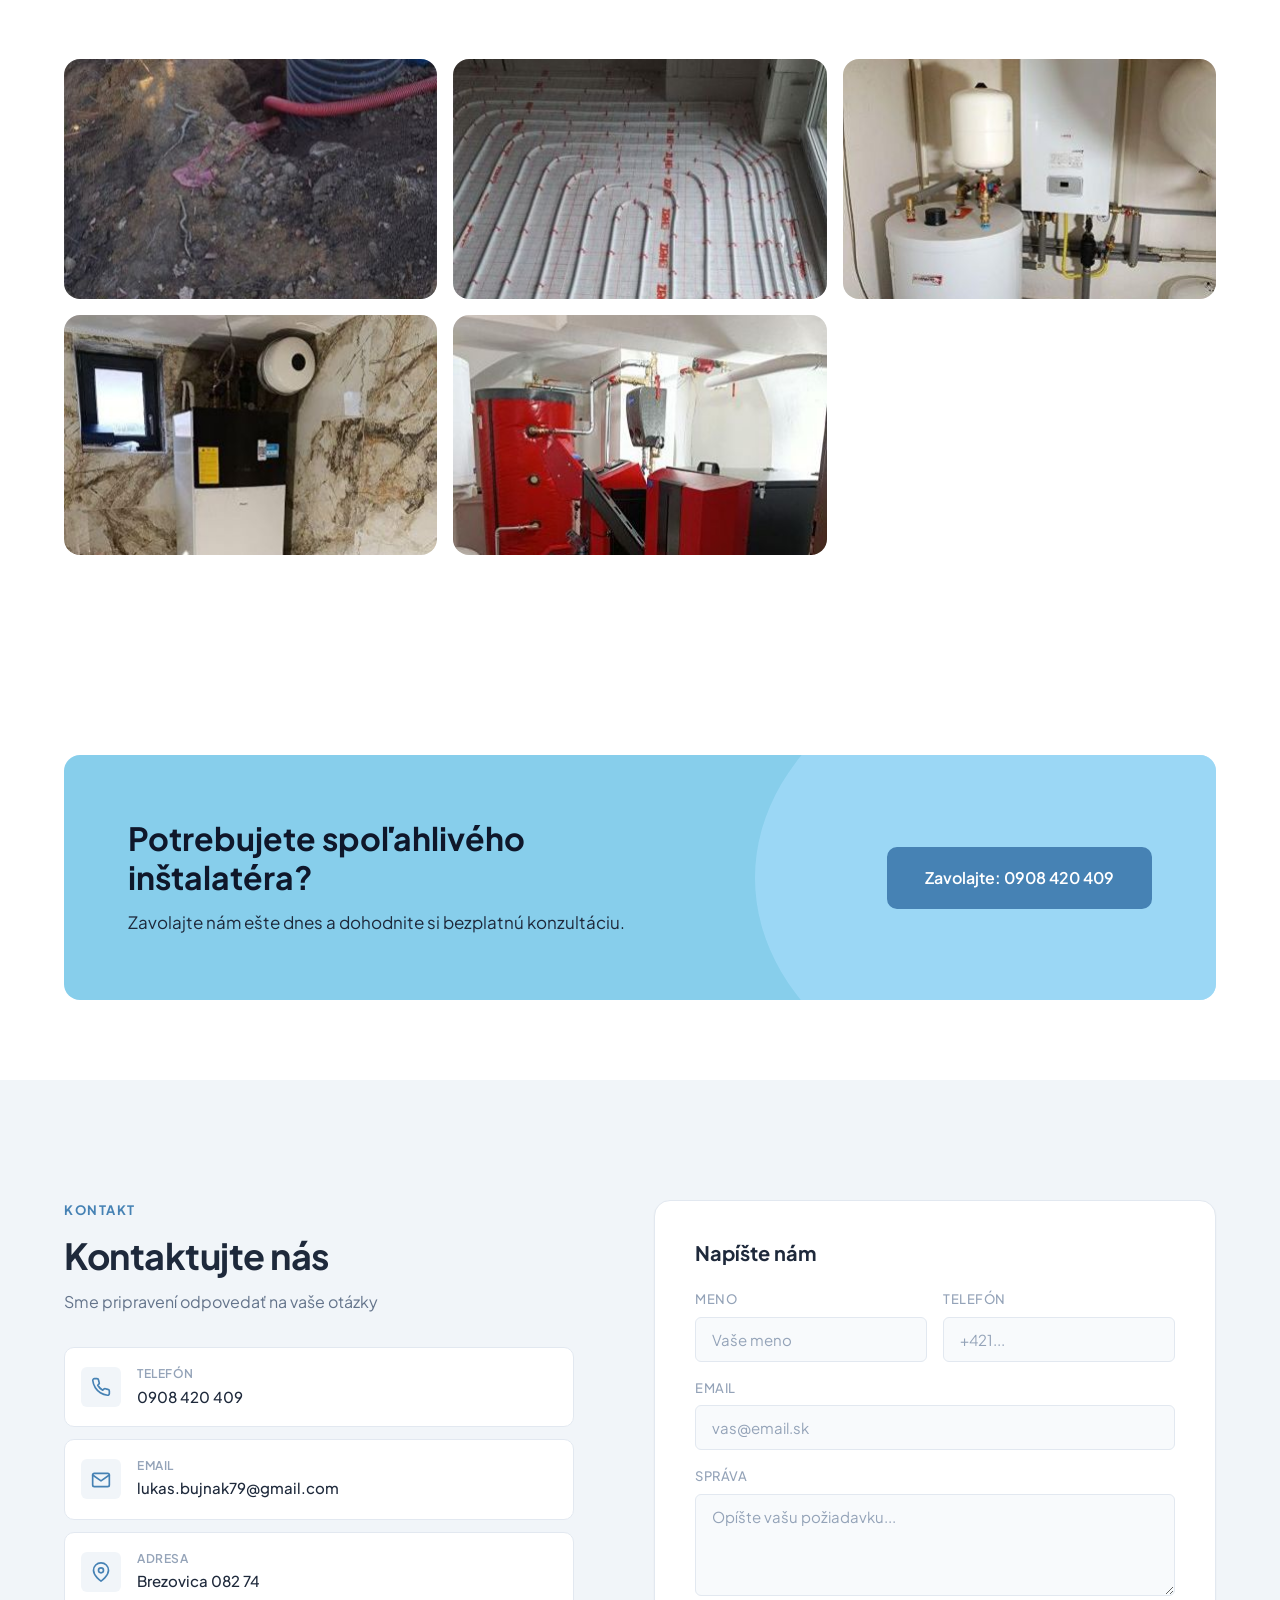
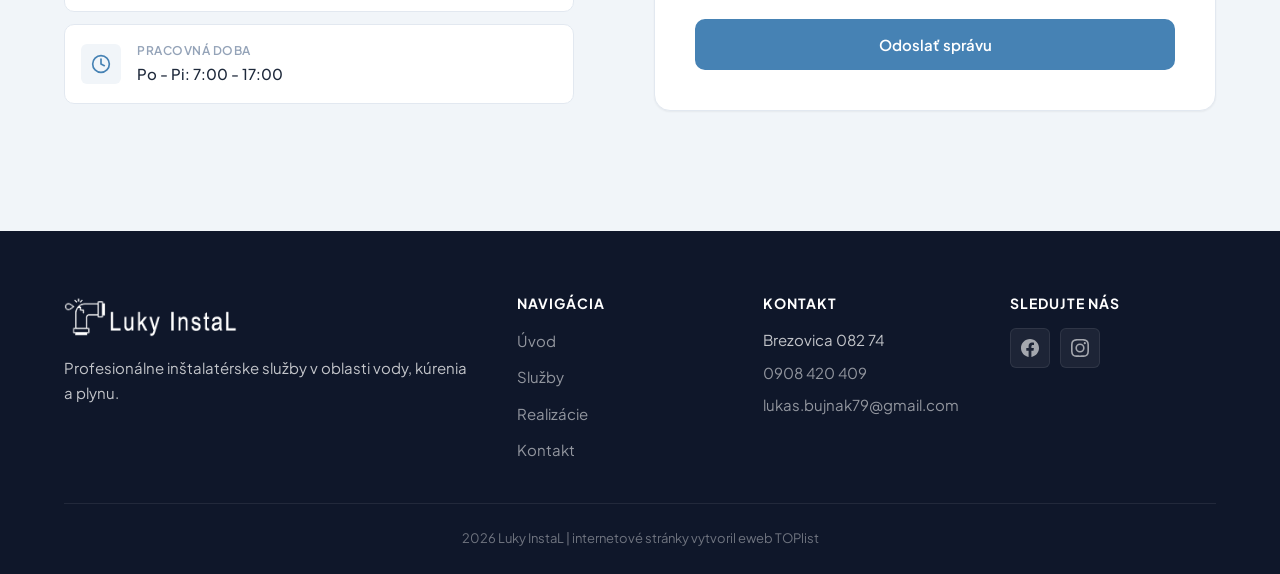
==== commit b313f4ab: "make the website more connected" ====
--- a/index.html
+++ b/index.html
@@ -15,31 +15,29 @@
   <!-- Navigation -->
   <nav id="nav_1" data-section="nav_1" class="main-nav">
     <div class="nav-container">
-      <a href="#hero_1" class="nav-logo" data-section="nav_1" data-field="logo_text">Luky InstaL</a>
+      <a href="#hero_1" class="nav-logo" data-section="nav_1">
+        <img src="logo.png" alt="Luky InstaL" data-field="logo_image" style="height: 48px; width: auto;">
+      </a>
       <button class="nav-toggle" aria-label="Menu"><span></span><span></span><span></span></button>
       <ul class="nav-links" data-section="nav_1" data-field="links"></ul>
       <a href="tel:+421908420409" class="nav-cta btn btn-primary btn-sm">0908 420 409</a>
     </div>
   </nav>
 
-  <!-- Hero: Split-screen with image mosaic -->
+  <!-- Hero: Modern full background -->
   <section id="hero_1" data-section="hero_1" class="hero">
+    <img data-section="hero_1" data-field="background_image" class="hero-bg-img" src="" alt="Luky Instal Backgorund" loading="lazy">
+    <div class="hero-overlay"></div>
     <div class="hero-inner">
-      <div class="hero-text animate-on-scroll">
-        <span class="hero-badge">Inštalatérske služby v Sabinove</span>
+      <div class="hero-text animate-on-scroll text-center">
+        <span class="hero-badge" data-section="hero_1" data-field="hero_badge"></span>
         <h1 data-section="hero_1" data-field="headline"></h1>
         <p class="hero-sub" data-section="hero_1" data-field="subheadline"></p>
-        <div class="hero-buttons">
-          <a class="btn btn-primary btn-lg" data-section="hero_1" data-field="cta_text" href="tel:+421908420409">
-            <svg xmlns="http://www.w3.org/2000/svg" width="20" height="20" viewBox="0 0 24 24" fill="none" stroke="currentColor" stroke-width="2" stroke-linecap="round" stroke-linejoin="round"><path d="M22 16.92v3a2 2 0 0 1-2.18 2 19.79 19.79 0 0 1-8.63-3.07 19.5 19.5 0 0 1-6-6 19.79 19.79 0 0 1-3.07-8.67A2 2 0 0 1 4.11 2h3a2 2 0 0 1 2 1.72c.127.96.361 1.903.7 2.81a2 2 0 0 1-.45 2.11L8.09 9.91a16 16 0 0 0 6 6l1.27-1.27a2 2 0 0 1 2.11-.45c.907.339 1.85.573 2.81.7A2 2 0 0 1 22 16.92z"/></svg>
-          </a>
+        <div class="hero-buttons center-buttons">
+          <a class="btn btn-primary btn-lg" data-section="hero_1" data-field="cta_text" href="tel:+421908420409"></a>
           <a class="btn btn-ghost" data-section="hero_1" data-field="cta_secondary_text" href="#services_1"></a>
         </div>
-        <div class="hero-trust" data-section="hero_1" data-field="trust_badges"></div>
-      </div>
-      <div class="hero-mosaic animate-on-scroll">
-        <div class="mosaic-grid" data-section="hero_1" data-field="hero_images"></div>
-        <div class="mosaic-accent"></div>
+        <div class="hero-trust center-trust" data-section="hero_1" data-field="trust_badges"></div>
       </div>
     </div>
   </section>
@@ -51,9 +49,6 @@
         <div class="about-visual">
           <div class="about-img-wrapper">
             <img data-section="about_1" data-field="image" src="" alt="O spoločnosti" loading="lazy" class="about-img-main">
-            <div class="about-floating-card">
-              <img data-section="about_1" data-field="image_secondary" src="" alt="Naša práca" loading="lazy" class="about-img-secondary">
-            </div>
           </div>
           <div class="about-highlights" data-section="about_1" data-field="highlights"></div>
         </div>
@@ -68,16 +63,7 @@
     </div>
   </section>
 
-  <!-- Stats: Floating card grid with icons -->
-  <section id="stats_1" data-section="stats_1" class="section stats-section animate-on-scroll">
-    <div class="container">
-      <div class="section-header">
-        <span class="section-tag">V číslach</span>
-        <h2 data-section="stats_1" data-field="headline"></h2>
-      </div>
-      <div class="stats-cards" data-section="stats_1" data-field="items"></div>
-    </div>
-  </section>
+
 
   <!-- Services: Alternating cards with big images -->
   <section id="services_1" data-section="services_1" class="section services animate-on-scroll">
@@ -91,26 +77,7 @@
     </div>
   </section>
 
-  <!-- Features: Horizontal scrolling cards -->
-  <section id="features_1" data-section="features_1" class="section features animate-on-scroll">
-    <div class="container">
-      <div class="features-split">
-        <div class="features-content">
-          <span class="section-tag">Prečo my</span>
-          <h2 data-section="features_1" data-field="headline"></h2>
-          <p class="features-sub" data-section="features_1" data-field="subheadline"></p>
-          <div class="features-list" data-section="features_1" data-field="items"></div>
-        </div>
-        <div class="features-visual">
-          <img data-section="features_1" data-field="image" src="" alt="Prečo my" loading="lazy">
-          <div class="features-badge">
-            <span class="badge-number">10+</span>
-            <span class="badge-text">rokov na trhu</span>
-          </div>
-        </div>
-      </div>
-    </div>
-  </section>
+
 
   <!-- Gallery: Bento grid -->
   <section id="gallery_1" data-section="gallery_1" class="section gallery animate-on-scroll">
@@ -124,17 +91,7 @@
     </div>
   </section>
 
-  <!-- Testimonials: Marquee-style -->
-  <section id="testimonials_1" data-section="testimonials_1" class="section testimonials animate-on-scroll">
-    <div class="container">
-      <div class="section-header">
-        <span class="section-tag">Referencie</span>
-        <h2 data-section="testimonials_1" data-field="headline"></h2>
-        <p data-section="testimonials_1" data-field="subheadline"></p>
-      </div>
-      <div class="testimonials-track" data-section="testimonials_1" data-field="items"></div>
-    </div>
-  </section>
+
 
   <!-- CTA Banner -->
   <section id="cta_1" data-section="cta_1" class="section cta-modern animate-on-scroll">
@@ -149,18 +106,7 @@
     </div>
   </section>
 
-  <!-- Map -->
-  <section id="map_1" data-section="map_1" class="section map-section animate-on-scroll">
-    <div class="container">
-      <div class="section-header">
-        <span class="section-tag">Lokalita</span>
-        <h2 data-section="map_1" data-field="headline"></h2>
-      </div>
-      <div class="map-wrapper">
-        <iframe data-section="map_1" data-field="embed_url" src="" width="100%" height="450" style="border:0;" allowfullscreen="" loading="lazy" referrerpolicy="no-referrer-when-downgrade"></iframe>
-      </div>
-    </div>
-  </section>
+
 
   <!-- Contact -->
   <section id="contact_1" data-section="contact_1" class="section contact animate-on-scroll">
@@ -210,7 +156,7 @@
     <div class="container">
       <div class="footer-top">
         <div class="footer-brand">
-          <h3 data-section="footer_1" data-field="logo_text">Luky InstaL</h3>
+          <img src="logo.png" alt="Luky InstaL" data-section="footer_1" data-field="logo_image" style="height: 48px; width: auto; margin-bottom: 12px; filter: brightness(0) invert(1);">
           <p data-section="footer_1" data-field="description"></p>
         </div>
         <div class="footer-links">
--- a/style.css
+++ b/style.css
@@ -2,10 +2,10 @@
 *,*::before,*::after { margin: 0; padding: 0; box-sizing: border-box; }
 
 :root {
-  --primary: #0c4a6e;
-  --primary-light: #0369a1;
-  --accent: #ea580c;
-  --accent-light: #fb923c;
+  --primary: #87CEEB; /* skyblue */
+  --primary-light: #B0E2FF; 
+  --accent: #4682B4; /* steelblue as accent for skyblue */
+  --accent-light: #6CA6CD;
   --dark: #0f172a;
   --secondary: #1e293b;
   --text: #334155;
@@ -41,7 +41,7 @@
 /* ===== BUTTONS ===== */
 .btn { display: inline-flex; align-items: center; gap: 8px; padding: 14px 28px; border-radius: var(--radius-sm); font-weight: 600; font-size: 0.9375rem; cursor: pointer; transition: all var(--transition); border: 2px solid transparent; font-family: inherit; white-space: nowrap; }
 .btn-primary { background: var(--accent); color: var(--white); border-color: var(--accent); }
-.btn-primary:hover { background: #c2410c; border-color: #c2410c; transform: translateY(-2px); box-shadow: 0 8px 24px rgba(234,88,12,0.3); }
+.btn-primary:hover { background: #36648B; border-color: #36648B; transform: translateY(-2px); box-shadow: 0 8px 24px rgba(70,130,180,0.3); }
 .btn-ghost { background: transparent; color: var(--secondary); border-color: var(--border); }
 .btn-ghost:hover { border-color: var(--secondary); transform: translateY(-2px); }
 .btn-lg { padding: 16px 36px; font-size: 1rem; }
@@ -66,38 +66,30 @@
 .main-nav:not(.scrolled) .nav-toggle span { background: var(--white); }
 
 /* ===== HERO: SPLIT SCREEN ===== */
-.hero { min-height: 100vh; background: var(--primary); position: relative; overflow: hidden; }
-.hero::before { content: ''; position: absolute; top: -50%; right: -30%; width: 80%; height: 200%; background: rgba(255,255,255,0.03); border-radius: 50%; }
-.hero-inner { max-width: 1200px; margin: 0 auto; padding: 0 24px; min-height: 100vh; display: grid; grid-template-columns: 1fr 1fr; gap: 60px; align-items: center; }
-.hero-badge { display: inline-block; background: rgba(255,255,255,0.1); color: rgba(255,255,255,0.9); padding: 8px 18px; border-radius: 100px; font-size: 0.8125rem; font-weight: 600; margin-bottom: 24px; letter-spacing: 0.5px; border: 1px solid rgba(255,255,255,0.12); }
-.hero h1 { font-size: 3.25rem; color: var(--white); margin-bottom: 20px; font-weight: 800; letter-spacing: -1.5px; line-height: 1.1; }
-.hero-sub { font-size: 1.125rem; color: rgba(255,255,255,0.7); margin-bottom: 36px; line-height: 1.7; max-width: 480px; }
-.hero-buttons { display: flex; gap: 12px; flex-wrap: wrap; margin-bottom: 48px; }
+.hero { min-height: 100vh; position: relative; overflow: hidden; }
+.hero-bg-img { position: absolute; top: 0; left: 0; width: 100%; height: 100%; object-fit: cover; z-index: 0; }
+.hero-overlay { position: absolute; top: 0; left: 0; width: 100%; height: 100%; background: linear-gradient(rgba(15,23,42,0.6), rgba(15,23,42,0.8)); z-index: 1; }
+.hero-inner { position: relative; z-index: 2; max-width: 900px; margin: 0 auto; padding: 0 24px; min-height: 100vh; display: flex; flex-direction: column; justify-content: center; align-items: center; text-align: center; }
+.hero-badge { display: inline-block; background: rgba(255,255,255,0.1); color: var(--white); padding: 8px 18px; border-radius: 100px; font-size: 0.8125rem; font-weight: 600; margin-bottom: 24px; letter-spacing: 0.5px; border: 1px solid rgba(255,255,255,0.2); backdrop-filter: blur(4px); }
+.hero h1 { font-size: 3.5rem; color: var(--white); margin-bottom: 24px; font-weight: 800; letter-spacing: -1.5px; line-height: 1.1; }
+.hero-sub { font-size: 1.125rem; color: rgba(255,255,255,0.8); margin-bottom: 36px; line-height: 1.7; max-width: 600px; margin-left: auto; margin-right: auto; }
+.hero-buttons { display: flex; gap: 12px; flex-wrap: wrap; margin-bottom: 48px; justify-content: center; }
 .hero .btn-primary { background: var(--accent); border-color: var(--accent); }
-.hero .btn-ghost { color: var(--white); border-color: rgba(255,255,255,0.25); }
-.hero .btn-ghost:hover { background: rgba(255,255,255,0.1); border-color: rgba(255,255,255,0.4); }
-.hero-trust { display: flex; gap: 32px; }
-.trust-item { text-align: left; }
+.hero .btn-ghost { color: var(--white); border-color: rgba(255,255,255,0.3); }
+.hero .btn-ghost:hover { background: rgba(255,255,255,0.1); border-color: rgba(255,255,255,0.5); }
+.hero-trust { display: flex; gap: 32px; justify-content: center; }
+.trust-item { text-align: center; }
 .trust-value { font-size: 1.5rem; font-weight: 800; color: var(--white); display: block; line-height: 1; }
-.trust-label { font-size: 0.8125rem; color: rgba(255,255,255,0.55); margin-top: 4px; display: block; }
-
-.hero-mosaic { position: relative; }
-.mosaic-grid { display: grid; grid-template-columns: 1fr 1fr; gap: 16px; padding: 40px 0; }
-.mosaic-img { border-radius: var(--radius); overflow: hidden; box-shadow: var(--shadow-lg); }
-.mosaic-img:nth-child(1) { grid-column: 1 / 2; grid-row: 1 / 2; aspect-ratio: 4/5; }
-.mosaic-img:nth-child(2) { grid-column: 2 / 3; grid-row: 1 / 2; aspect-ratio: 4/3; transform: translateY(40px); }
-.mosaic-img:nth-child(3) { grid-column: 1 / 3; grid-row: 2 / 3; aspect-ratio: 16/7; }
-.mosaic-img img { width: 100%; height: 100%; object-fit: cover; transition: transform 0.6s ease; }
-.mosaic-img:hover img { transform: scale(1.05); }
-.mosaic-accent { position: absolute; bottom: 20px; left: -30px; width: 120px; height: 120px; border: 3px solid var(--accent); border-radius: 50%; opacity: 0.3; }
+.trust-label { font-size: 0.8125rem; color: rgba(255,255,255,0.6); margin-top: 4px; display: block; text-transform: uppercase; letter-spacing: 1px; }
+
+/* Hide old hero side image logic */
+.hero-image { display: none; }
 
 /* ===== ABOUT ===== */
 .about { background: var(--white); }
 .about-layout { display: grid; grid-template-columns: 1.1fr 1fr; gap: 80px; align-items: center; }
-.about-img-wrapper { position: relative; }
-.about-img-main { border-radius: var(--radius); width: 100%; height: 480px; object-fit: cover; box-shadow: var(--shadow-lg); }
-.about-floating-card { position: absolute; bottom: -24px; right: -24px; border-radius: var(--radius-sm); overflow: hidden; box-shadow: var(--shadow-xl); border: 4px solid var(--white); }
-.about-img-secondary { width: 180px; height: 180px; object-fit: cover; }
+.about-img-wrapper { position: relative; width: 100%; }
+.about-img-main { border-radius: var(--radius); width: 100%; height: auto; max-height: 500px; object-fit: cover; box-shadow: var(--shadow-lg); }
 .about-highlights { display: flex; gap: 12px; margin-top: 32px; }
 .about-highlight-chip { display: flex; align-items: center; gap: 8px; background: var(--lighter); padding: 10px 16px; border-radius: 100px; font-size: 0.8125rem; font-weight: 600; color: var(--secondary); border: 1px solid var(--border); }
 .about-highlight-chip svg { width: 16px; height: 16px; color: var(--accent); flex-shrink: 0; }
@@ -182,10 +174,10 @@
 /* ===== CTA MODERN ===== */
 .cta-modern { background: var(--white); padding: 80px 0; }
 .cta-card { background: var(--primary); border-radius: var(--radius); padding: 64px; display: flex; align-items: center; justify-content: space-between; gap: 40px; position: relative; overflow: hidden; }
-.cta-card::before { content: ''; position: absolute; top: -50%; right: -20%; width: 60%; height: 200%; background: rgba(255,255,255,0.04); border-radius: 50%; }
+.cta-card::before { content: ''; position: absolute; top: -50%; right: -20%; width: 60%; height: 200%; background: var(--primary-light); border-radius: 50%; opacity: 0.5; }
 .cta-text { position: relative; z-index: 1; max-width: 560px; }
-.cta-card h2 { font-size: 2rem; color: var(--white); margin-bottom: 12px; }
-.cta-card p { color: rgba(255,255,255,0.75); font-size: 1.0625rem; }
+.cta-card h2 { font-size: 2rem; color: var(--dark); margin-bottom: 12px; }
+.cta-card p { color: var(--secondary); font-size: 1.0625rem; }
 .cta-card .btn-primary { position: relative; z-index: 1; flex-shrink: 0; background: var(--accent); border-color: var(--accent); }
 
 /* ===== MAP ===== */
